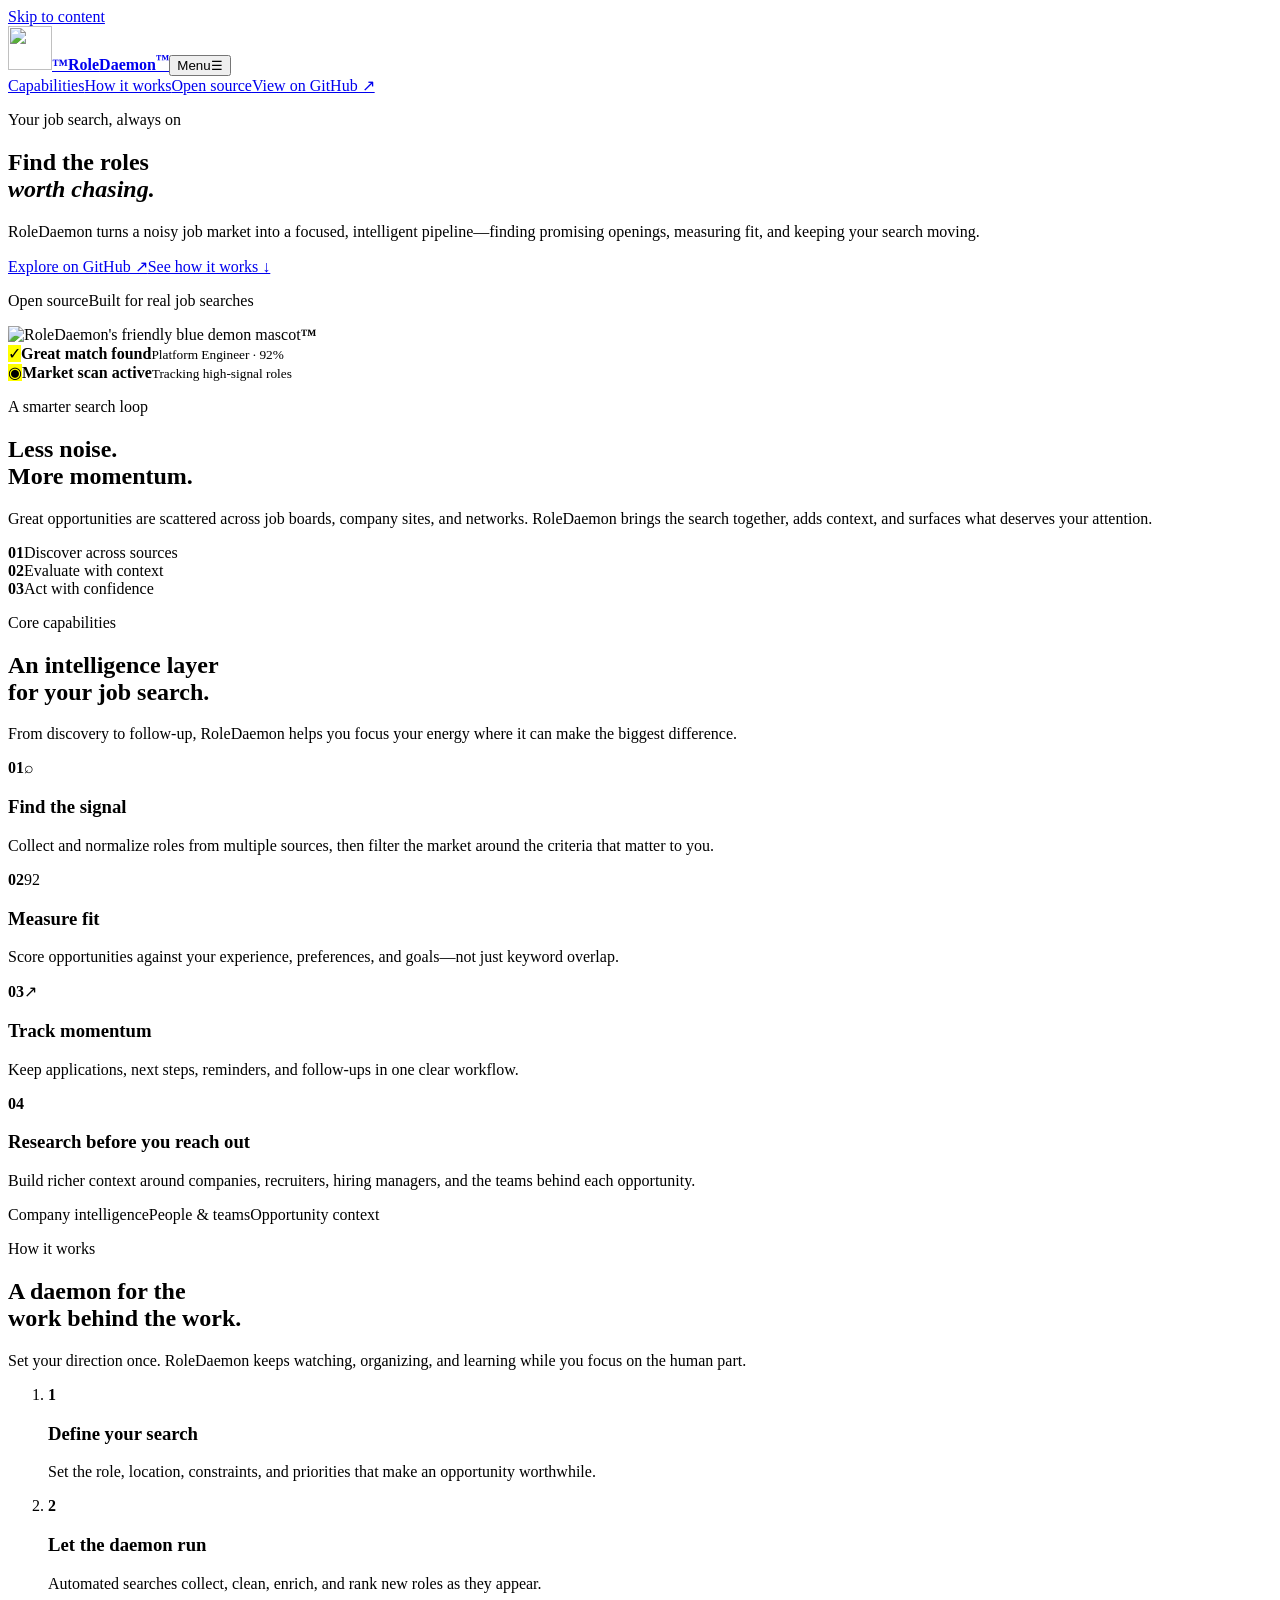
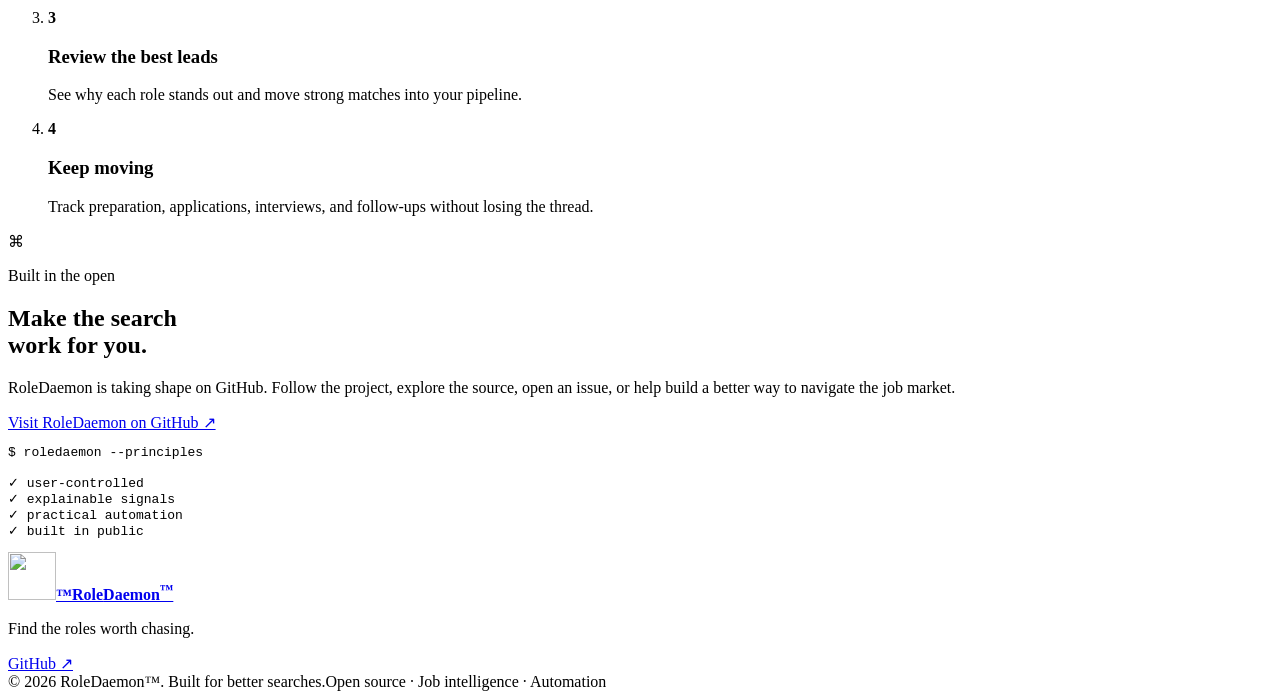
==== index.html @ ddbcfa8f "Add index.html" ====
<!doctype html>
<html lang="en"><head>
<meta charset="utf-8"><meta name="viewport" content="width=device-width,initial-scale=1">
<title>RoleDaemon™ — Find the roles worth chasing.</title>
<meta name="description" content="RoleDaemon is open-source job-search automation and job-market intelligence that finds, evaluates, and helps you pursue better opportunities.">
<meta name="theme-color" content="#0F084B"><meta name="robots" content="index,follow"><link rel="canonical" href="https://roledaemon.com/">
<link rel="icon" href="assets/favicon.svg" type="image/svg+xml"><link rel="apple-touch-icon" href="assets/mascot.png"><link rel="manifest" href="site.webmanifest"><link rel="stylesheet" href="styles.css">
<meta property="og:type" content="website"><meta property="og:url" content="https://roledaemon.com/"><meta property="og:title" content="RoleDaemon™ — Find the roles worth chasing."><meta property="og:description" content="Always-on job-search automation and job-market intelligence, built in the open."><meta property="og:image" content="https://roledaemon.com/assets/social-card.png"><meta property="og:image:width" content="1200"><meta property="og:image:height" content="630">
<meta name="twitter:card" content="summary_large_image"><meta name="twitter:title" content="RoleDaemon™ — Find the roles worth chasing."><meta name="twitter:description" content="Always-on job-search automation and job-market intelligence, built in the open."><meta name="twitter:image" content="https://roledaemon.com/assets/social-card.png">
<script type="application/ld+json">{"@context":"https://schema.org","@type":"SoftwareApplication","name":"RoleDaemon","url":"https://roledaemon.com/","applicationCategory":"BusinessApplication","operatingSystem":"Web","description":"Open-source job-search automation and job-market intelligence.","sameAs":["https://github.com/RoleDaemon"]}</script>
</head><body>
<a class="skip" href="#main">Skip to content</a>
<header><div class="container nav"><a class="brand" href="#top"><span class="mark"><img src="assets/mascot.png" alt="" width="44" height="44"><b>™</b></span><strong>Role<span>Daemon</span><sup>™</sup></strong></a><button class="menu" aria-expanded="false" aria-controls="links"><span class="sr">Menu</span>☰</button><nav id="links"><a href="#capabilities">Capabilities</a><a href="#how">How it works</a><a href="#open">Open source</a><a class="btn dark" href="https://github.com/RoleDaemon">View on GitHub ↗</a></nav></div></header>
<main id="main">
<section class="hero" id="top"><div class="container hero-grid"><div><p class="eyebrow"><i></i>Your job search, always on</p><h1>Find the roles<br><em>worth chasing.</em></h1><p class="lede">RoleDaemon turns a noisy job market into a focused, intelligent pipeline—finding promising openings, measuring fit, and keeping your search moving.</p><div class="actions"><a class="btn primary" href="https://github.com/RoleDaemon">Explore on GitHub ↗</a><a class="under" href="#how">See how it works ↓</a></div><p class="signals"><span><i class="success"></i>Open source</span><span><i class="info"></i>Built for real job searches</span></p></div><div class="visual"><div class="orbit"></div><div class="mascot"><img src="assets/mascot.png" alt="RoleDaemon's friendly blue demon mascot" width="520" height="520"><b>™</b></div><div class="float match"><mark>✓</mark><span><strong>Great match found</strong><small>Platform Engineer · 92%</small></span></div><div class="float scan"><mark>◉</mark><span><strong>Market scan active</strong><small>Tracking high-signal roles</small></span></div></div></div></section>
<section class="overview"><div class="container split"><div><p class="kicker">A smarter search loop</p><h2>Less noise.<br>More momentum.</h2></div><p>Great opportunities are scattered across job boards, company sites, and networks. RoleDaemon brings the search together, adds context, and surfaces what deserves your attention.</p></div><div class="container stats"><div><b>01</b>Discover across sources</div><div><b>02</b>Evaluate with context</div><div><b>03</b>Act with confidence</div></div></section>
<section class="section" id="capabilities"><div class="container"><p class="kicker">Core capabilities</p><div class="split"><h2>An intelligence layer<br>for your job search.</h2><p>From discovery to follow-up, RoleDaemon helps you focus your energy where it can make the biggest difference.</p></div><div class="cards"><article class="card invert"><b>01</b><span class="icon">⌕</span><h3>Find the signal</h3><p>Collect and normalize roles from multiple sources, then filter the market around the criteria that matter to you.</p></article><article class="card"><b>02</b><span class="icon score">92</span><h3>Measure fit</h3><p>Score opportunities against your experience, preferences, and goals—not just keyword overlap.</p></article><article class="card"><b>03</b><span class="icon">↗</span><h3>Track momentum</h3><p>Keep applications, next steps, reminders, and follow-ups in one clear workflow.</p></article><article class="card wide"><div><b>04</b><h3>Research before you reach out</h3><p>Build richer context around companies, recruiters, hiring managers, and the teams behind each opportunity.</p></div><div class="stack"><span>Company intelligence</span><span>People & teams</span><span>Opportunity context</span></div></article></div></div></section>
<section class="section workflow" id="how"><div class="container"><p class="kicker light">How it works</p><div class="split light"><h2>A daemon for the<br>work behind the work.</h2><p>Set your direction once. RoleDaemon keeps watching, organizing, and learning while you focus on the human part.</p></div><ol><li><b>1</b><div><h3>Define your search</h3><p>Set the role, location, constraints, and priorities that make an opportunity worthwhile.</p></div></li><li><b>2</b><div><h3>Let the daemon run</h3><p>Automated searches collect, clean, enrich, and rank new roles as they appear.</p></div></li><li><b>3</b><div><h3>Review the best leads</h3><p>See why each role stands out and move strong matches into your pipeline.</p></div></li><li><b>4</b><div><h3>Keep moving</h3><p>Track preparation, applications, interviews, and follow-ups without losing the thread.</p></div></li></ol></div></section>
<section class="section" id="open"><div class="container github"><div class="gh" aria-hidden="true">⌘</div><div><p class="kicker">Built in the open</p><h2>Make the search<br>work for you.</h2><p>RoleDaemon is taking shape on GitHub. Follow the project, explore the source, open an issue, or help build a better way to navigate the job market.</p><a class="btn primary" href="https://github.com/RoleDaemon">Visit RoleDaemon on GitHub ↗</a></div><pre><code><span>$</span> roledaemon --principles

<span>✓</span> user-controlled
<span>✓</span> explainable signals
<span>✓</span> practical automation
<span>✓</span> built in public</code></pre></div></section>
</main><footer><div class="container foot"><a class="brand" href="#top"><span class="mark"><img src="assets/mascot.png" alt="" width="48" height="48"><b>™</b></span><strong>Role<span>Daemon</span><sup>™</sup></strong></a><p>Find the roles worth chasing.</p><a href="https://github.com/RoleDaemon">GitHub ↗</a></div><div class="container fine"><span>© <span id="year">2026</span> RoleDaemon™. Built for better searches.</span><span>Open source · Job intelligence · Automation</span></div></footer><script src="script.js" defer></script>
</body></html>
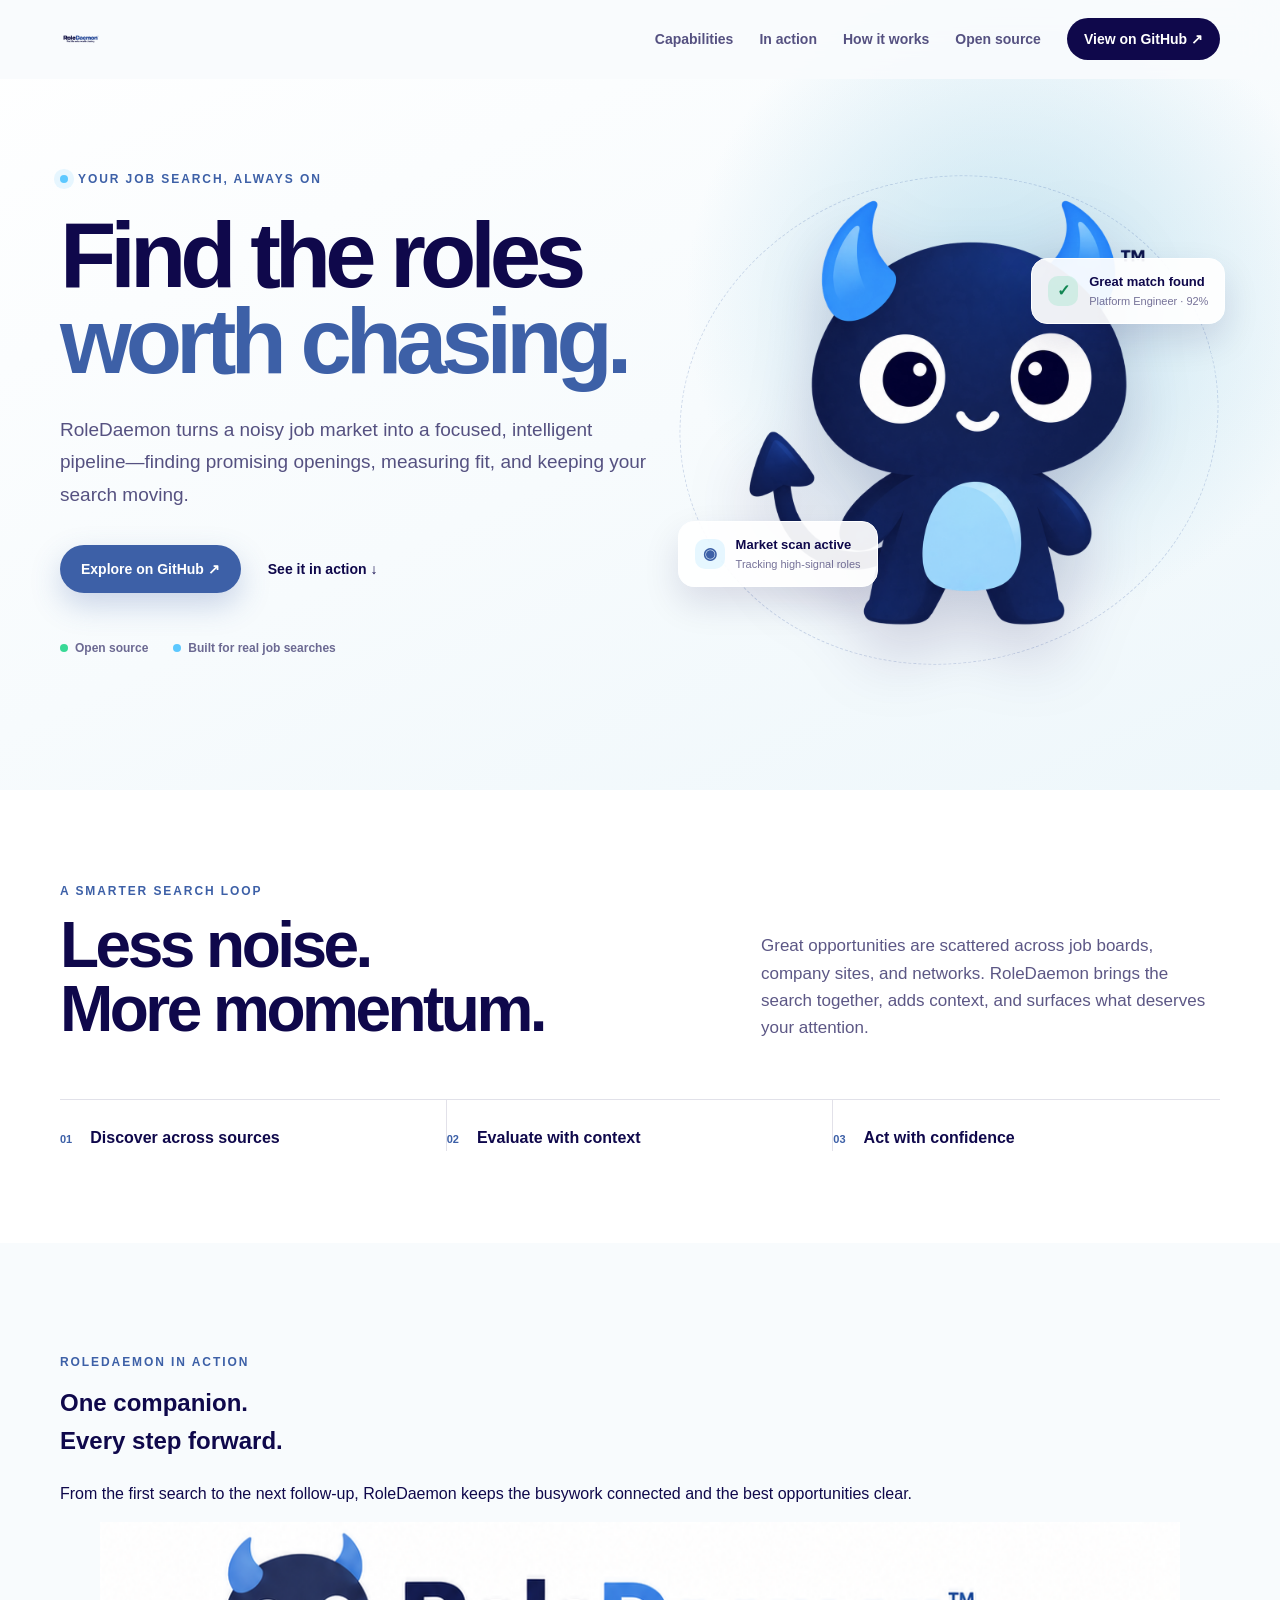
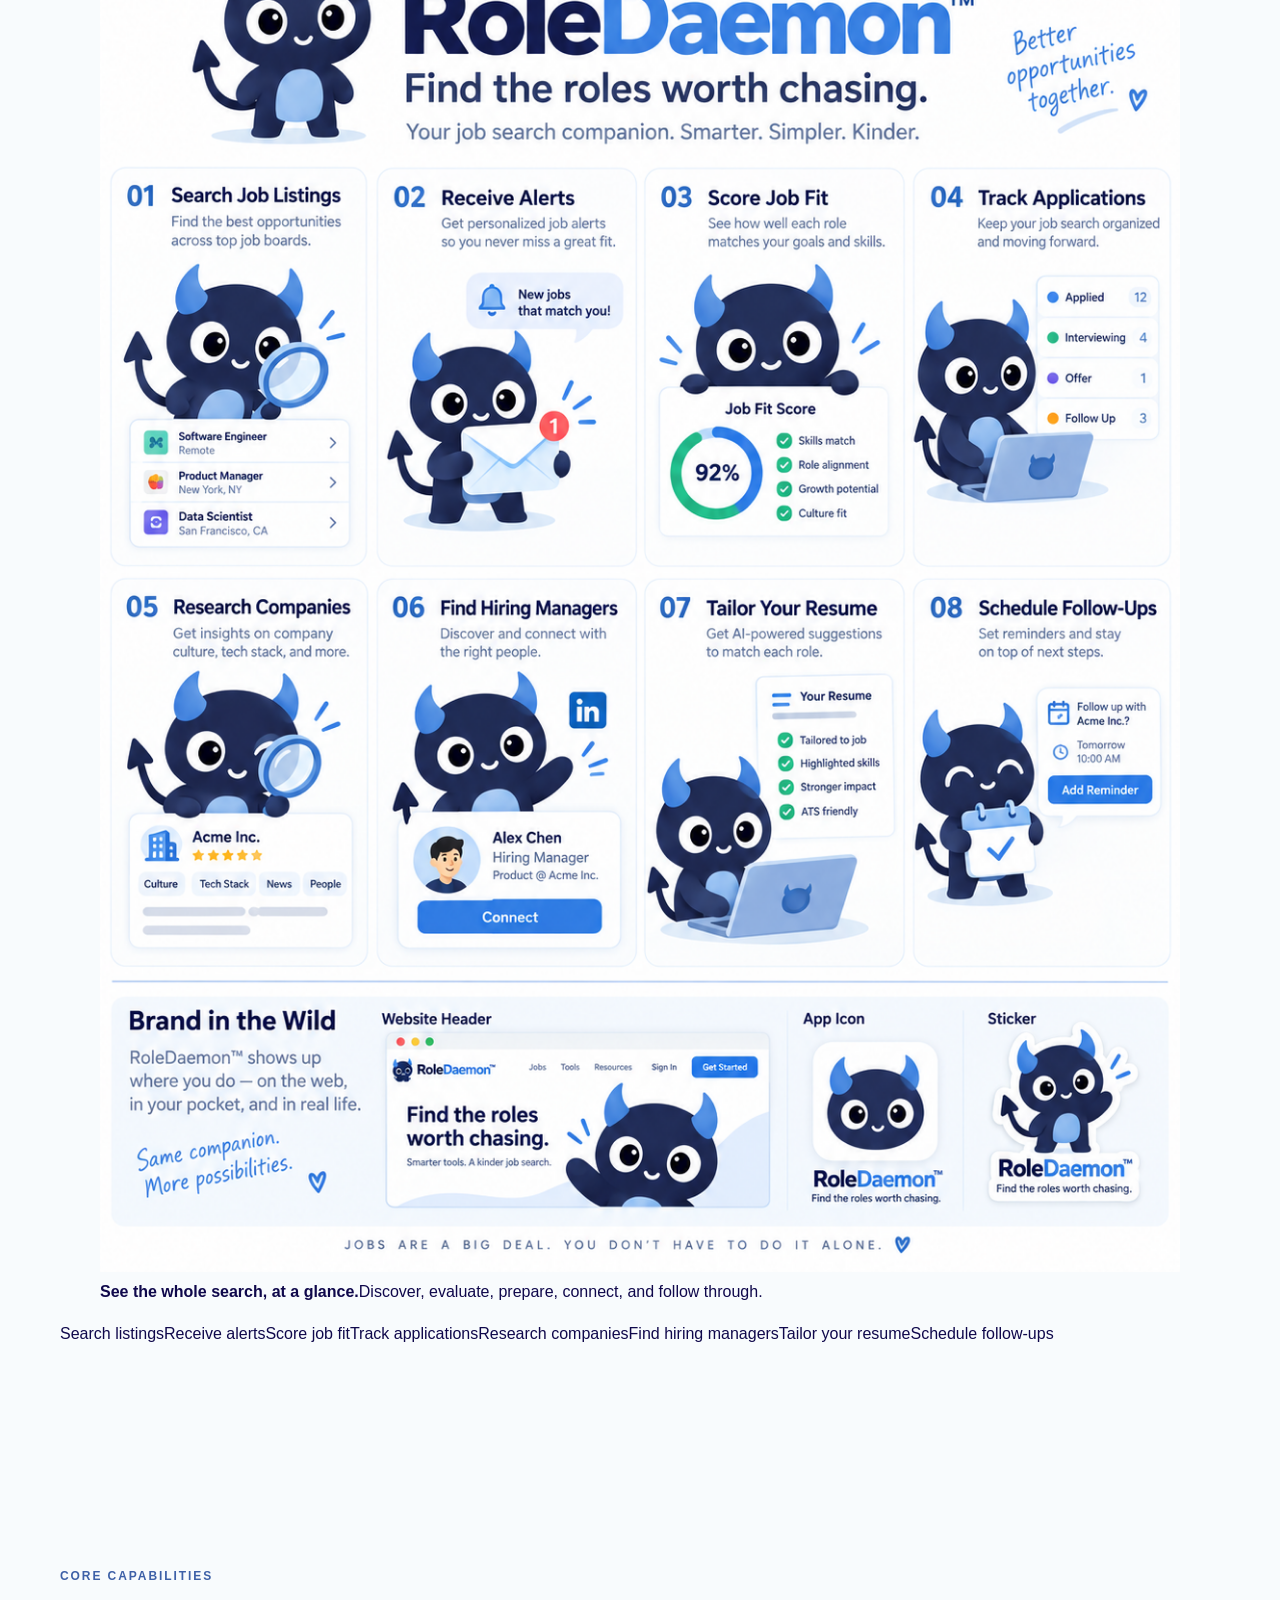
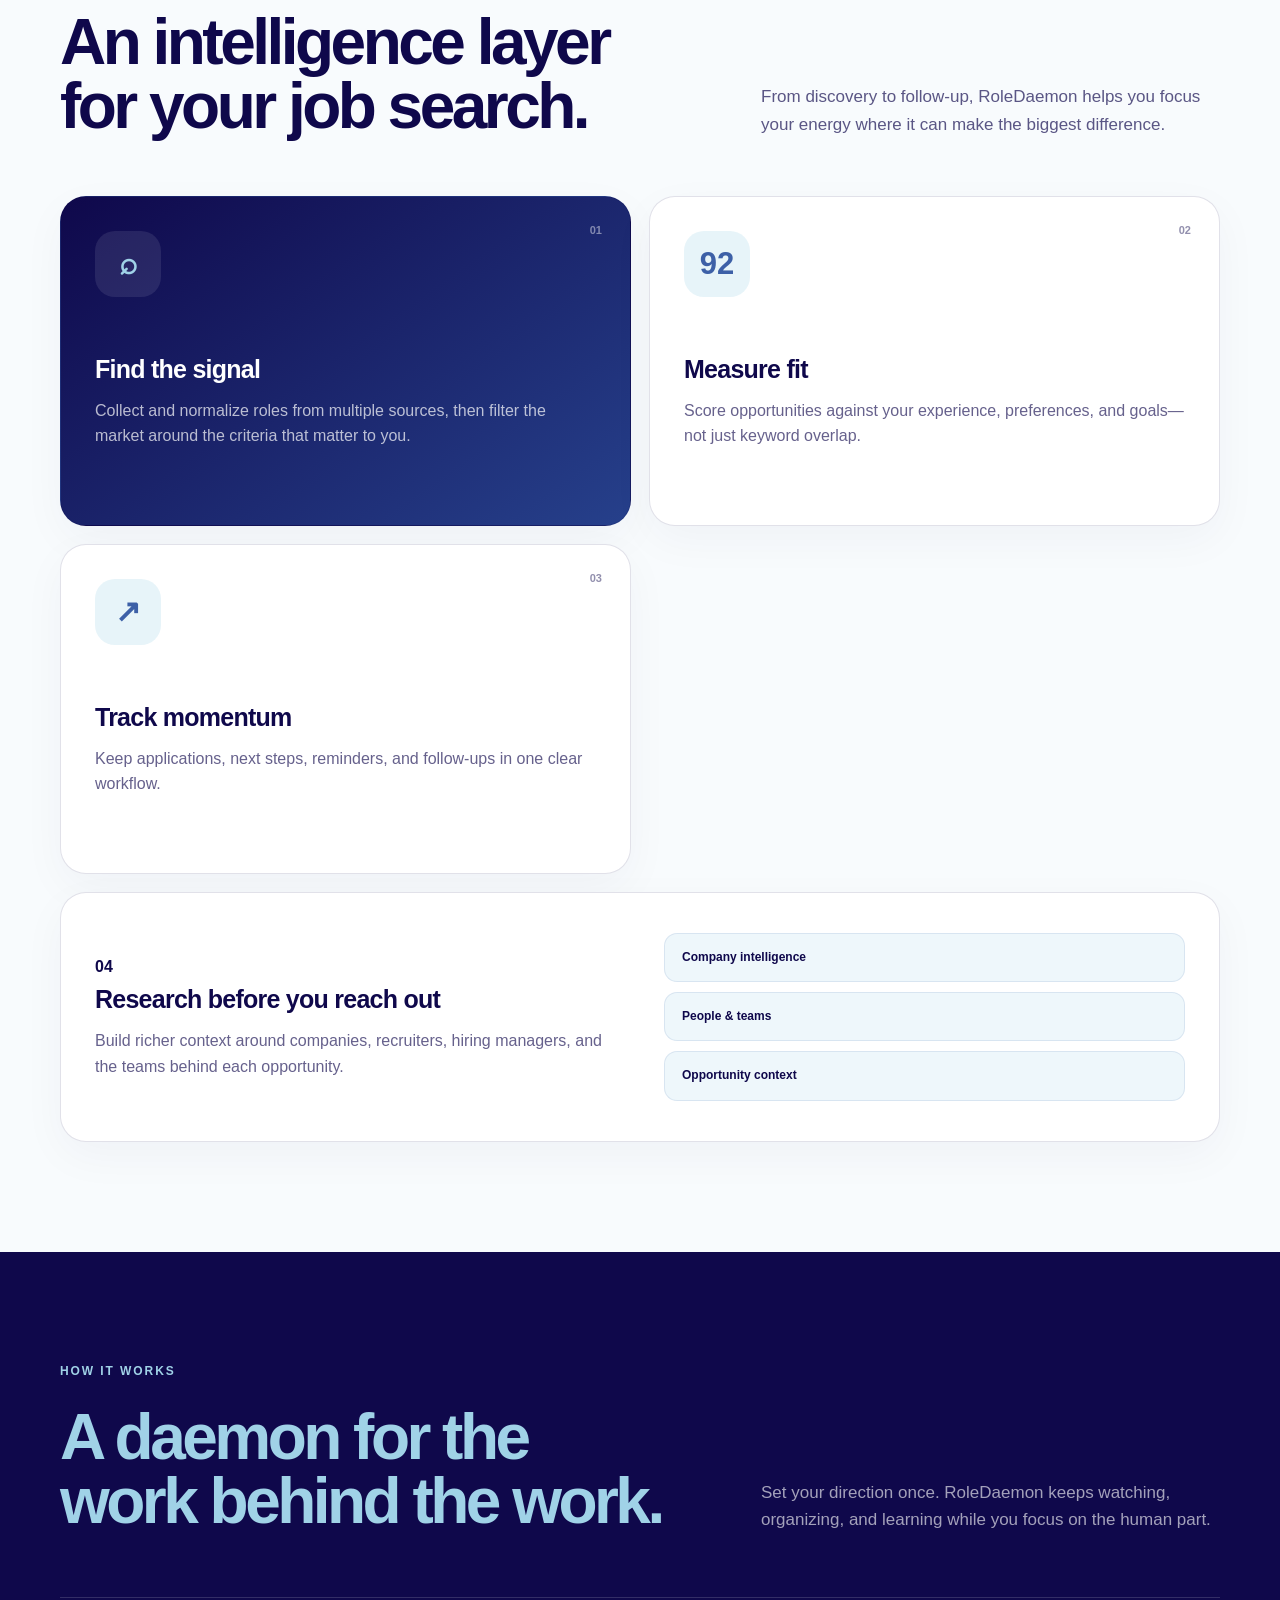
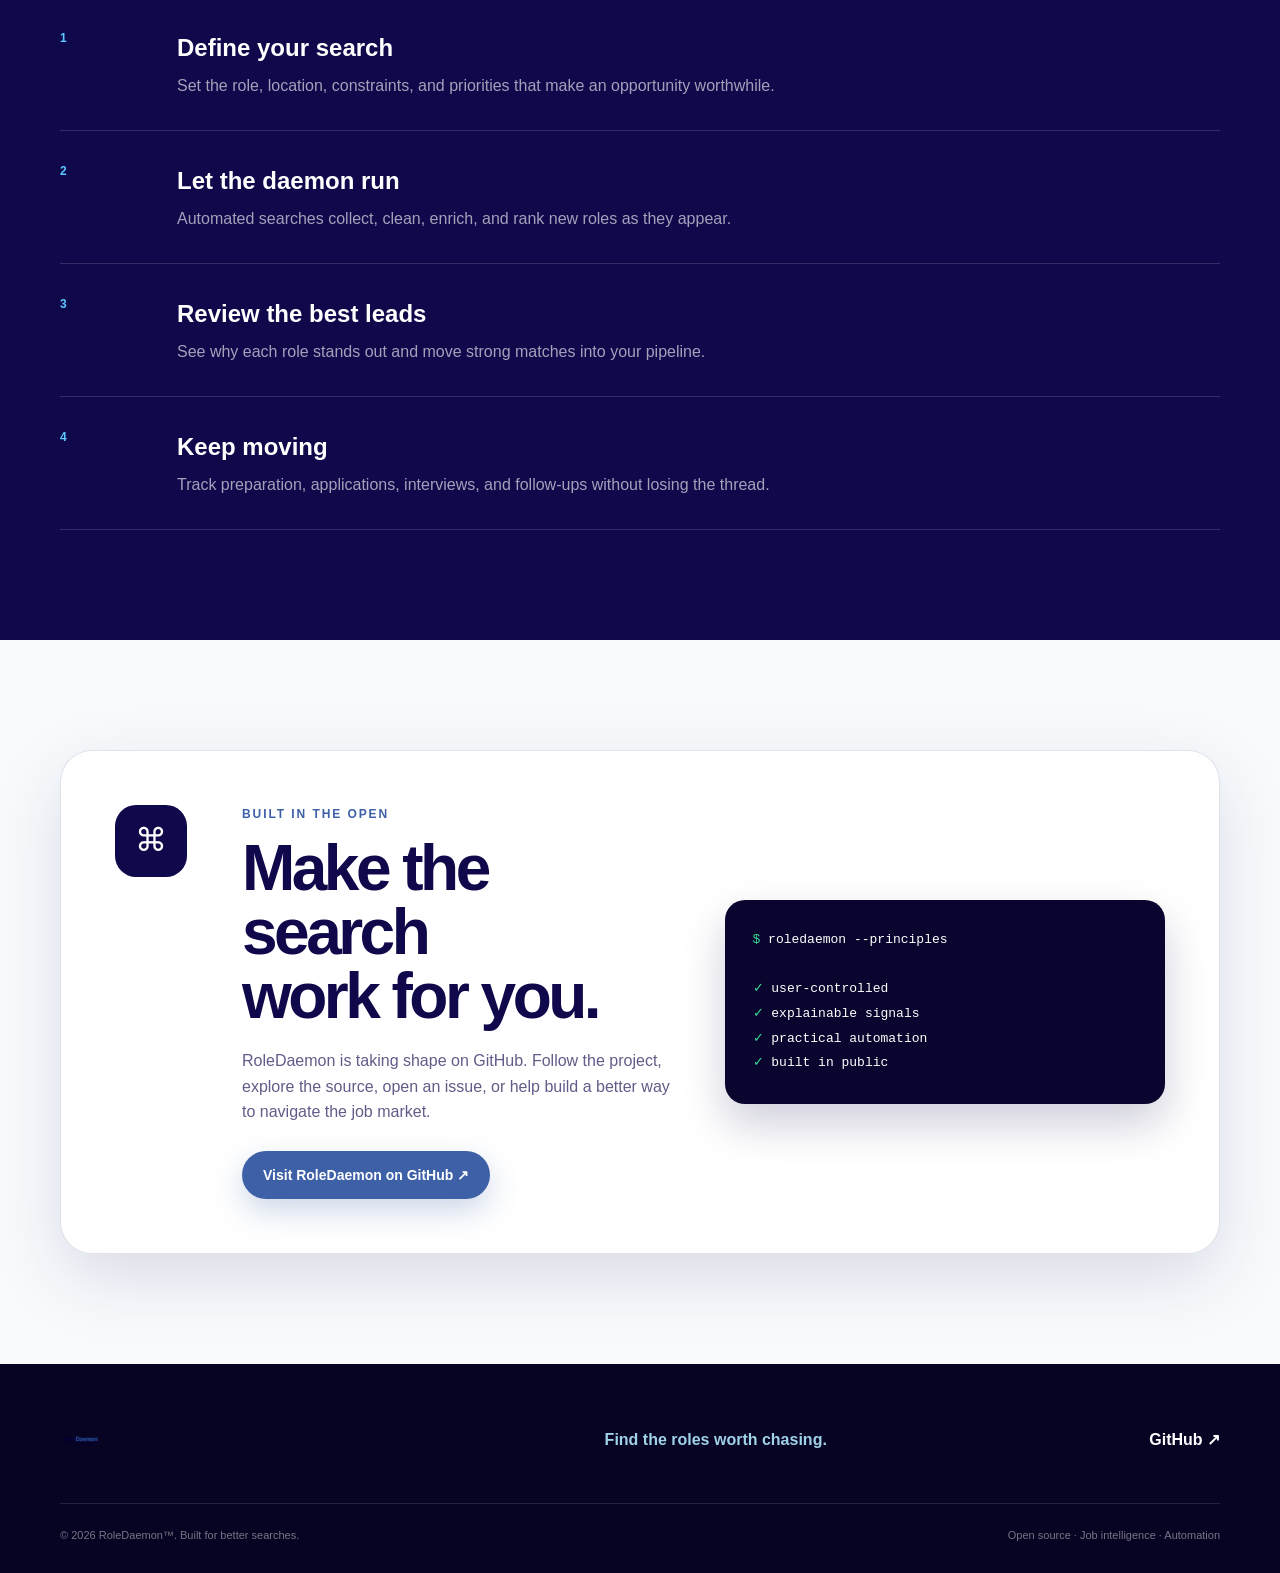
==== commit d1ccf2a9: "Refresh homepage with official RoleDaemon branding" ====
--- a/index.html
+++ b/index.html
@@ -10,10 +10,11 @@
 <script type="application/ld+json">{"@context":"https://schema.org","@type":"SoftwareApplication","name":"RoleDaemon","url":"https://roledaemon.com/","applicationCategory":"BusinessApplication","operatingSystem":"Web","description":"Open-source job-search automation and job-market intelligence.","sameAs":["https://github.com/RoleDaemon"]}</script>
 </head><body>
 <a class="skip" href="#main">Skip to content</a>
-<header><div class="container nav"><a class="brand" href="#top"><span class="mark"><img src="assets/mascot.png" alt="" width="44" height="44"><b>™</b></span><strong>Role<span>Daemon</span><sup>™</sup></strong></a><button class="menu" aria-expanded="false" aria-controls="links"><span class="sr">Menu</span>☰</button><nav id="links"><a href="#capabilities">Capabilities</a><a href="#how">How it works</a><a href="#open">Open source</a><a class="btn dark" href="https://github.com/RoleDaemon">View on GitHub ↗</a></nav></div></header>
+<header><div class="container nav"><a class="brand" href="#top" aria-label="RoleDaemon home"><img class="wordmark" src="assets/logo-wordmark.png" alt="RoleDaemon™ — Find the roles worth chasing." width="1472" height="352"></a><button class="menu" aria-expanded="false" aria-controls="links"><span class="sr">Menu</span>☰</button><nav id="links"><a href="#capabilities">Capabilities</a><a href="#action">In action</a><a href="#how">How it works</a><a href="#open">Open source</a><a class="btn dark" href="https://github.com/RoleDaemon">View on GitHub ↗</a></nav></div></header>
 <main id="main">
-<section class="hero" id="top"><div class="container hero-grid"><div><p class="eyebrow"><i></i>Your job search, always on</p><h1>Find the roles<br><em>worth chasing.</em></h1><p class="lede">RoleDaemon turns a noisy job market into a focused, intelligent pipeline—finding promising openings, measuring fit, and keeping your search moving.</p><div class="actions"><a class="btn primary" href="https://github.com/RoleDaemon">Explore on GitHub ↗</a><a class="under" href="#how">See how it works ↓</a></div><p class="signals"><span><i class="success"></i>Open source</span><span><i class="info"></i>Built for real job searches</span></p></div><div class="visual"><div class="orbit"></div><div class="mascot"><img src="assets/mascot.png" alt="RoleDaemon's friendly blue demon mascot" width="520" height="520"><b>™</b></div><div class="float match"><mark>✓</mark><span><strong>Great match found</strong><small>Platform Engineer · 92%</small></span></div><div class="float scan"><mark>◉</mark><span><strong>Market scan active</strong><small>Tracking high-signal roles</small></span></div></div></div></section>
+<section class="hero" id="top"><div class="container hero-grid"><div><p class="eyebrow"><i></i>Your job search, always on</p><h1>Find the roles<br><em>worth chasing.</em></h1><p class="lede">RoleDaemon turns a noisy job market into a focused, intelligent pipeline—finding promising openings, measuring fit, and keeping your search moving.</p><div class="actions"><a class="btn primary" href="https://github.com/RoleDaemon">Explore on GitHub ↗</a><a class="under" href="#action">See it in action ↓</a></div><p class="signals"><span><i class="success"></i>Open source</span><span><i class="info"></i>Built for real job searches</span></p></div><div class="visual"><div class="orbit"></div><div class="mascot"><img src="assets/mascot-official.png" alt="RoleDaemon's official friendly blue demon mascot" width="1024" height="1024"></div><div class="float match"><mark>✓</mark><span><strong>Great match found</strong><small>Platform Engineer · 92%</small></span></div><div class="float scan"><mark>◉</mark><span><strong>Market scan active</strong><small>Tracking high-signal roles</small></span></div></div></div></section>
 <section class="overview"><div class="container split"><div><p class="kicker">A smarter search loop</p><h2>Less noise.<br>More momentum.</h2></div><p>Great opportunities are scattered across job boards, company sites, and networks. RoleDaemon brings the search together, adds context, and surfaces what deserves your attention.</p></div><div class="container stats"><div><b>01</b>Discover across sources</div><div><b>02</b>Evaluate with context</div><div><b>03</b>Act with confidence</div></div></section>
+<section class="section action-showcase" id="action"><div class="container"><div class="action-intro"><div><p class="kicker">RoleDaemon in action</p><h2>One companion.<br>Every step forward.</h2></div><p>From the first search to the next follow-up, RoleDaemon keeps the busywork connected and the best opportunities clear.</p></div><figure class="action-sheet"><img src="assets/roledaemon-in-action.png" alt="Eight illustrated RoleDaemon workflows: searching job listings, receiving alerts, scoring job fit, tracking applications, researching companies, finding hiring managers, tailoring a resume, and scheduling follow-ups." width="1152" height="1408" loading="lazy" decoding="async"><figcaption><strong>See the whole search, at a glance.</strong><span>Discover, evaluate, prepare, connect, and follow through.</span></figcaption></figure><div class="action-steps" aria-label="RoleDaemon workflow capabilities"><span>Search listings</span><span>Receive alerts</span><span>Score job fit</span><span>Track applications</span><span>Research companies</span><span>Find hiring managers</span><span>Tailor your resume</span><span>Schedule follow-ups</span></div></div></section>
 <section class="section" id="capabilities"><div class="container"><p class="kicker">Core capabilities</p><div class="split"><h2>An intelligence layer<br>for your job search.</h2><p>From discovery to follow-up, RoleDaemon helps you focus your energy where it can make the biggest difference.</p></div><div class="cards"><article class="card invert"><b>01</b><span class="icon">⌕</span><h3>Find the signal</h3><p>Collect and normalize roles from multiple sources, then filter the market around the criteria that matter to you.</p></article><article class="card"><b>02</b><span class="icon score">92</span><h3>Measure fit</h3><p>Score opportunities against your experience, preferences, and goals—not just keyword overlap.</p></article><article class="card"><b>03</b><span class="icon">↗</span><h3>Track momentum</h3><p>Keep applications, next steps, reminders, and follow-ups in one clear workflow.</p></article><article class="card wide"><div><b>04</b><h3>Research before you reach out</h3><p>Build richer context around companies, recruiters, hiring managers, and the teams behind each opportunity.</p></div><div class="stack"><span>Company intelligence</span><span>People & teams</span><span>Opportunity context</span></div></article></div></div></section>
 <section class="section workflow" id="how"><div class="container"><p class="kicker light">How it works</p><div class="split light"><h2>A daemon for the<br>work behind the work.</h2><p>Set your direction once. RoleDaemon keeps watching, organizing, and learning while you focus on the human part.</p></div><ol><li><b>1</b><div><h3>Define your search</h3><p>Set the role, location, constraints, and priorities that make an opportunity worthwhile.</p></div></li><li><b>2</b><div><h3>Let the daemon run</h3><p>Automated searches collect, clean, enrich, and rank new roles as they appear.</p></div></li><li><b>3</b><div><h3>Review the best leads</h3><p>See why each role stands out and move strong matches into your pipeline.</p></div></li><li><b>4</b><div><h3>Keep moving</h3><p>Track preparation, applications, interviews, and follow-ups without losing the thread.</p></div></li></ol></div></section>
 <section class="section" id="open"><div class="container github"><div class="gh" aria-hidden="true">⌘</div><div><p class="kicker">Built in the open</p><h2>Make the search<br>work for you.</h2><p>RoleDaemon is taking shape on GitHub. Follow the project, explore the source, open an issue, or help build a better way to navigate the job market.</p><a class="btn primary" href="https://github.com/RoleDaemon">Visit RoleDaemon on GitHub ↗</a></div><pre><code><span>$</span> roledaemon --principles
@@ -22,6 +23,6 @@
 <span>✓</span> explainable signals
 <span>✓</span> practical automation
 <span>✓</span> built in public</code></pre></div></section>
-</main><footer><div class="container foot"><a class="brand" href="#top"><span class="mark"><img src="assets/mascot.png" alt="" width="48" height="48"><b>™</b></span><strong>Role<span>Daemon</span><sup>™</sup></strong></a><p>Find the roles worth chasing.</p><a href="https://github.com/RoleDaemon">GitHub ↗</a></div><div class="container fine"><span>© <span id="year">2026</span> RoleDaemon™. Built for better searches.</span><span>Open source · Job intelligence · Automation</span></div></footer><script src="script.js" defer></script>
+</main><footer><div class="container foot"><a class="brand footer-brand" href="#top" aria-label="RoleDaemon home"><img class="wordmark" src="assets/logo-wordmark.png" alt="RoleDaemon™ — Find the roles worth chasing." width="1472" height="352"></a><p>Find the roles worth chasing.</p><a href="https://github.com/RoleDaemon">GitHub ↗</a></div><div class="container fine"><span>© <span id="year">2026</span> RoleDaemon™. Built for better searches.</span><span>Open source · Job intelligence · Automation</span></div></footer><script src="script.js" defer></script>
 </body></html>
 
--- a/styles.css
+++ b/styles.css
@@ -0,0 +1,5 @@
+:root{--ink:#0F084B;--blue:#26408B;--mid:#3D60A7;--soft:#81B1D5;--pale:#A0D2E7;--success:#38D996;--info:#5CC8FF;--paper:#f8fbfd;--line:rgba(15,8,75,.12);--shadow:0 24px 70px rgba(15,8,75,.13)}*{box-sizing:border-box}html{scroll-behavior:smooth}body{margin:0;color:var(--ink);background:var(--paper);font-family:Inter,ui-sans-serif,-apple-system,BlinkMacSystemFont,"Segoe UI",sans-serif;line-height:1.6;-webkit-font-smoothing:antialiased}img{max-width:100%;height:auto}a{color:inherit}.container{width:min(1160px,calc(100% - 40px));margin:auto}.skip{position:fixed;top:-60px;left:16px;z-index:999;padding:9px 14px;background:#fff;border:2px solid var(--ink);border-radius:8px}.skip:focus{top:12px}.sr{position:absolute;width:1px;height:1px;overflow:hidden;clip:rect(0,0,0,0)}header{position:fixed;z-index:100;inset:0 0 auto;background:rgba(248,251,253,.87);backdrop-filter:blur(18px);border-bottom:1px solid transparent;transition:.2s}header.scrolled{border-color:var(--line);box-shadow:0 8px 30px rgba(15,8,75,.06)}.nav{height:78px;display:flex;align-items:center;justify-content:space-between}.brand{display:flex;align-items:center;gap:10px;text-decoration:none;font-size:21px;letter-spacing:-.04em}.brand .mark{position:relative;display:block}.brand img{width:42px;height:42px;object-fit:contain}.mark>b{position:absolute;right:-4px;bottom:2px;font-size:8px;background:#fff;border-radius:4px;padding:0 2px}.brand strong>span{color:var(--mid)}sup{font-size:8px;margin-left:2px}nav{display:flex;align-items:center;gap:26px}nav>a{text-decoration:none;font-size:14px;font-weight:750;color:rgba(15,8,75,.7)}.menu{display:none;background:transparent;border:0;font-size:24px}.btn{display:inline-flex;align-items:center;justify-content:center;border-radius:99px;padding:13px 21px;text-decoration:none;font-size:14px;font-weight:800;transition:.2s}.btn:hover{transform:translateY(-2px)}.dark{background:var(--ink);color:#fff;padding:10px 17px}.primary{background:var(--mid);color:#fff;box-shadow:0 12px 30px rgba(61,96,167,.25)}.primary:hover{background:var(--blue)}.hero{min-height:790px;padding:150px 0 80px;overflow:hidden;background:radial-gradient(circle at 79% 38%,rgba(160,210,231,.6),transparent 29%),linear-gradient(155deg,#fff,#f7fbfd 53%,#eef7fb)}.hero-grid{display:grid;grid-template-columns:1.04fr .96fr;align-items:center;gap:30px}.eyebrow,.kicker{text-transform:uppercase;letter-spacing:.16em;font-size:12px;font-weight:900;color:var(--mid)}.eyebrow{display:flex;align-items:center;gap:10px}.eyebrow>i{width:8px;height:8px;border-radius:50%;background:var(--info);box-shadow:0 0 0 6px rgba(92,200,255,.14)}h1,h2,h3,p{margin-top:0}h1{font-size:clamp(58px,7.2vw,94px);line-height:.94;letter-spacing:-.065em;margin:24px 0 28px}h1 em{color:var(--mid);font-style:normal}.lede{font-size:19px;line-height:1.7;color:rgba(15,8,75,.7);max-width:610px}.actions{display:flex;align-items:center;gap:27px;margin-top:34px}.under{font-size:14px;font-weight:850;text-decoration:none}.signals{display:flex;gap:25px;margin-top:46px;font-size:12px;font-weight:800;color:rgba(15,8,75,.6)}.signals i{display:inline-block;width:8px;height:8px;border-radius:50%;margin-right:7px}.success{background:var(--success)}.info{background:var(--info)}.visual{position:relative;min-height:540px;display:grid;place-items:center}.orbit{position:absolute;inset:5% 0;border:1px dashed rgba(61,96,167,.22);border-radius:50%;transform:rotate(-14deg)}.mascot{position:relative;z-index:2;width:min(94%,500px);filter:drop-shadow(0 30px 32px rgba(15,8,75,.18))}.mascot>b{position:absolute;right:10%;bottom:12%;font-size:18px}.float{position:absolute;z-index:3;display:flex;align-items:center;gap:11px;padding:13px 16px;background:rgba(255,255,255,.93);border:1px solid #fff;box-shadow:0 16px 36px rgba(15,8,75,.12);border-radius:16px}.float mark{display:grid;place-items:center;width:30px;height:30px;border-radius:10px;background:rgba(56,217,150,.16);color:#128653;font-weight:900}.float strong,.float small{display:block}.float strong{font-size:13px}.float small{font-size:11px;color:rgba(15,8,75,.57)}.match{right:-1%;top:20%}.scan{left:0;bottom:19%}.scan mark{background:rgba(92,200,255,.15);color:var(--mid)}.overview{padding:92px 0;background:#fff}.split{display:grid;grid-template-columns:1.15fr .85fr;gap:80px;align-items:end}.split h2,.github h2{font-size:clamp(42px,5vw,67px);line-height:1;letter-spacing:-.055em;margin:12px 0 0}.split>p{font-size:17px;color:rgba(15,8,75,.68);margin:0}.stats{display:grid;grid-template-columns:repeat(3,1fr);margin-top:58px;border-top:1px solid var(--line)}.stats div{padding:25px 20px 0 0;border-right:1px solid var(--line);font-weight:800}.stats div:last-child{border:0}.stats b{font-size:11px;color:var(--mid);margin-right:18px}.section{padding:110px 0}.cards{display:grid;grid-template-columns:repeat(2,1fr);gap:18px;margin-top:58px}.card{position:relative;min-height:330px;padding:34px;background:#fff;border:1px solid var(--line);border-radius:26px;box-shadow:0 14px 45px rgba(15,8,75,.04);transition:.22s}.card:hover{transform:translateY(-3px);box-shadow:var(--shadow)}.card>b{position:absolute;right:28px;top:25px;font-size:11px;opacity:.45}.card .icon{display:grid;place-items:center;width:66px;height:66px;margin-bottom:52px;border-radius:20px;background:rgba(160,210,231,.25);font-size:31px;font-weight:800;color:var(--mid)}.card h3{font-size:25px;letter-spacing:-.03em;margin-bottom:9px}.card p{margin:0;color:rgba(15,8,75,.64)}.card.invert{background:linear-gradient(145deg,var(--ink),var(--blue));color:#fff}.card.invert p{color:rgba(255,255,255,.7)}.card.invert .icon{background:rgba(255,255,255,.09);color:var(--pale)}.wide{grid-column:1/-1;min-height:250px;display:grid;grid-template-columns:1fr 1fr;gap:48px;align-items:center}.stack{display:grid;gap:10px}.stack span{padding:14px 17px;border-radius:13px;background:rgba(160,210,231,.18);border:1px solid rgba(61,96,167,.12);font-size:12px;font-weight:800}.workflow{background:var(--ink);color:#fff}.light{color:var(--pale)}.split.light p{color:rgba(255,255,255,.62)}ol{list-style:none;padding:0;margin:64px 0 0;border-top:1px solid rgba(255,255,255,.15)}ol li{display:grid;grid-template-columns:90px 1fr;gap:27px;padding:31px 0;border-bottom:1px solid rgba(255,255,255,.15)}ol>li>b{font-size:12px;color:var(--info)}ol h3{font-size:24px;margin:0 0 6px}ol p{max-width:680px;margin:0;color:rgba(255,255,255,.62)}.github{display:grid;grid-template-columns:85px 1fr 1fr;gap:42px;align-items:center;padding:54px;background:#fff;border:1px solid var(--line);border-radius:32px;box-shadow:var(--shadow)}.github h2{margin:11px 0 20px}.github>div>p:not(.kicker){color:rgba(15,8,75,.66);margin-bottom:26px}.gh{align-self:start;width:72px;height:72px;border-radius:21px;background:var(--ink);color:#fff;display:grid;place-items:center;font-size:32px}.github pre{margin:0;padding:28px;background:#09052e;color:#fff;border-radius:20px;box-shadow:0 20px 44px rgba(15,8,75,.2);font:13px/1.9 ui-monospace,Consolas,monospace}.github code span{color:var(--success)}footer{padding:55px 0 28px;background:#070322;color:#fff}.foot{display:grid;grid-template-columns:1fr 1fr auto;align-items:center}.foot p{margin:0;color:var(--pale);font-weight:700}.foot>a:last-child{text-decoration:none;font-weight:800}.fine{display:flex;justify-content:space-between;margin-top:42px;padding-top:23px;border-top:1px solid rgba(255,255,255,.12);font-size:11px;color:rgba(255,255,255,.45)}
+@media(max-width:860px){.menu{display:block}nav{display:none;position:absolute;left:20px;right:20px;top:68px;padding:16px;background:#fff;border:1px solid var(--line);border-radius:16px;box-shadow:var(--shadow);flex-direction:column;align-items:stretch;gap:2px}nav.open{display:flex}nav a{padding:10px}.hero{padding-top:125px}.hero-grid,.split{grid-template-columns:1fr;gap:22px}.hero-grid>div:first-child{text-align:center}.eyebrow,.actions,.signals{justify-content:center}.lede{margin-inline:auto}.visual{min-height:470px}.cards{grid-template-columns:1fr}.wide{grid-column:auto}.github{grid-template-columns:70px 1fr}.github pre{grid-column:1/-1}.stats{grid-template-columns:1fr}.stats div{border-right:0;border-bottom:1px solid var(--line);padding:22px 0}.foot{grid-template-columns:1fr;gap:20px;justify-items:center;text-align:center}}
+@media(max-width:560px){.container{width:calc(100% - 28px)}.nav{height:68px}h1{font-size:50px}.hero{min-height:auto;padding-bottom:55px}.actions,.signals{flex-direction:column;gap:16px}.visual{min-height:400px}.mascot{width:90%}.float{transform:scale(.83)}.match{right:-7%;top:13%}.scan{left:-7%;bottom:13%}.overview,.section{padding:74px 0}.split h2,.github h2{font-size:43px}.card{padding:27px}.wide{grid-template-columns:1fr}.github{padding:27px;grid-template-columns:1fr}.github pre{grid-column:auto;overflow:auto}.fine{flex-direction:column;text-align:center;gap:7px}}
+@media(prefers-reduced-motion:reduce){html{scroll-behavior:auto}*,*:before,*:after{transition-duration:.01ms!important}}:focus-visible{outline:3px solid var(--info);outline-offset:3px}
+
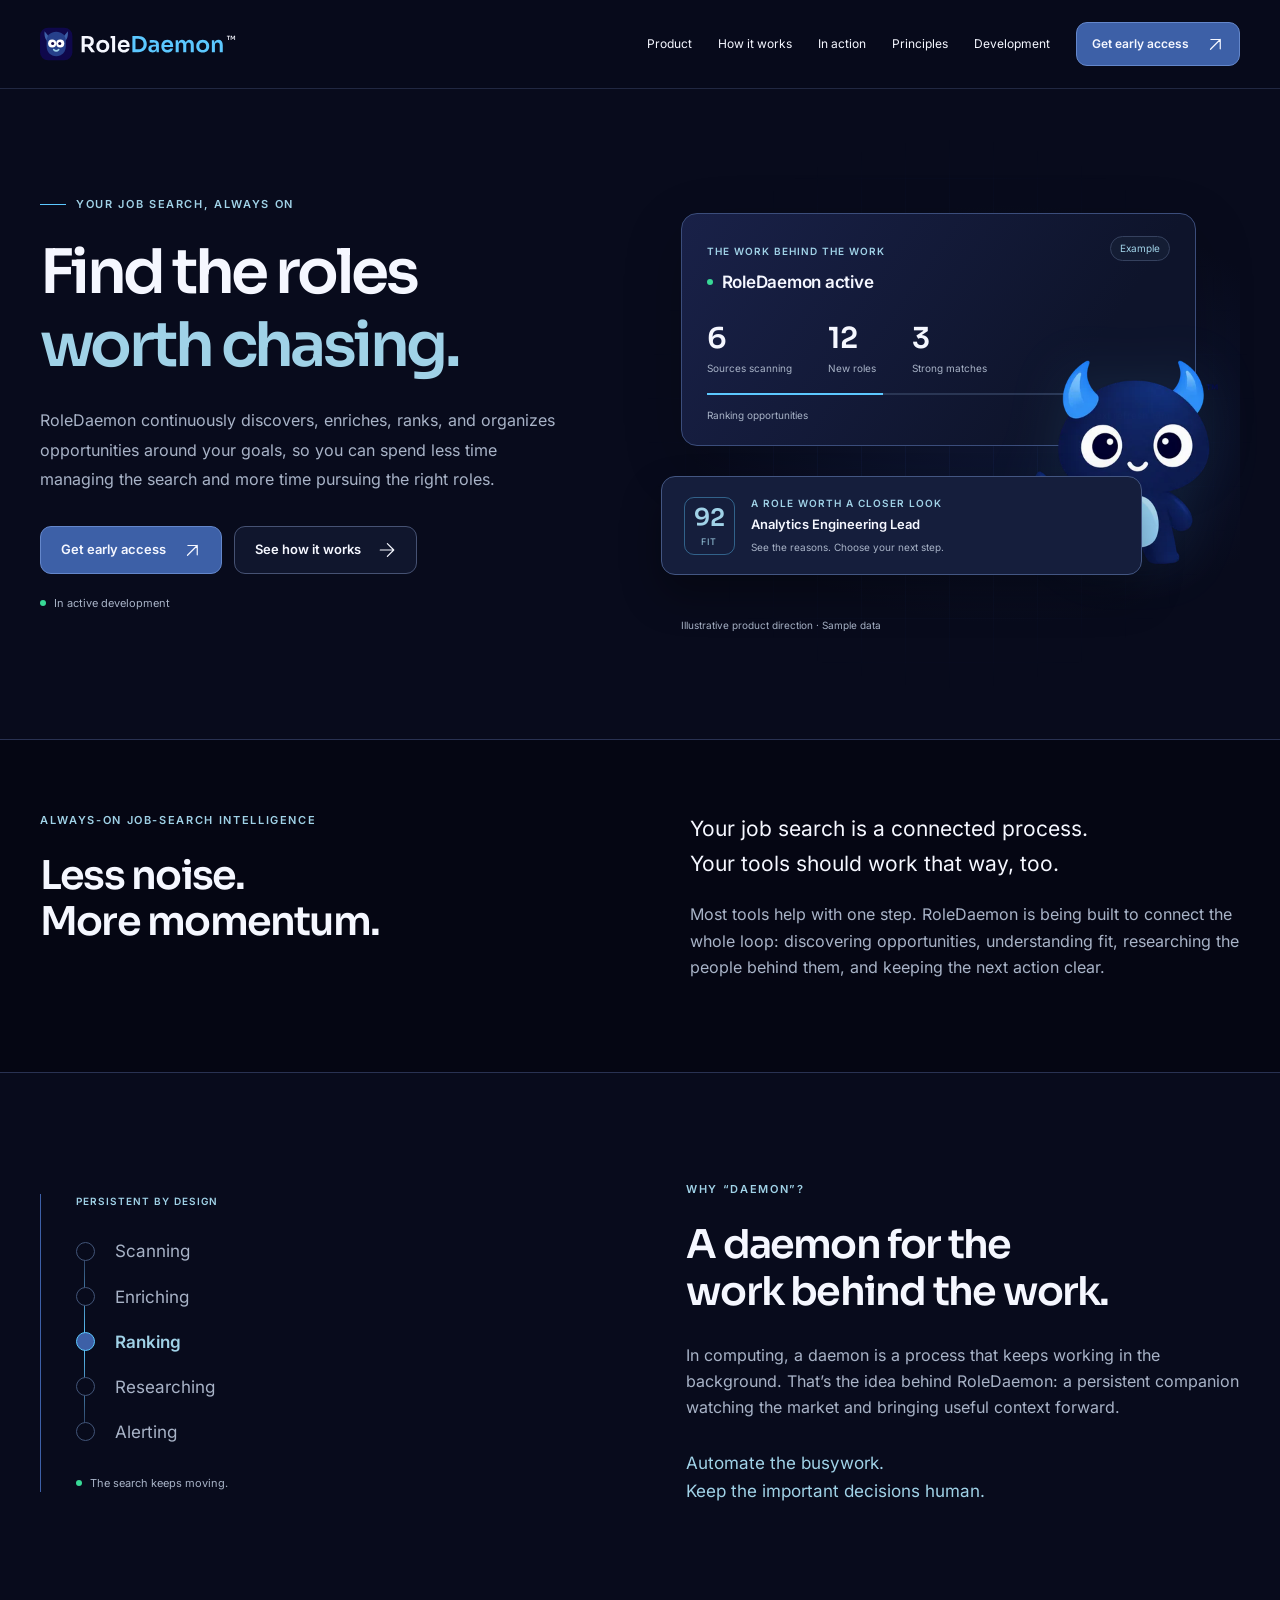
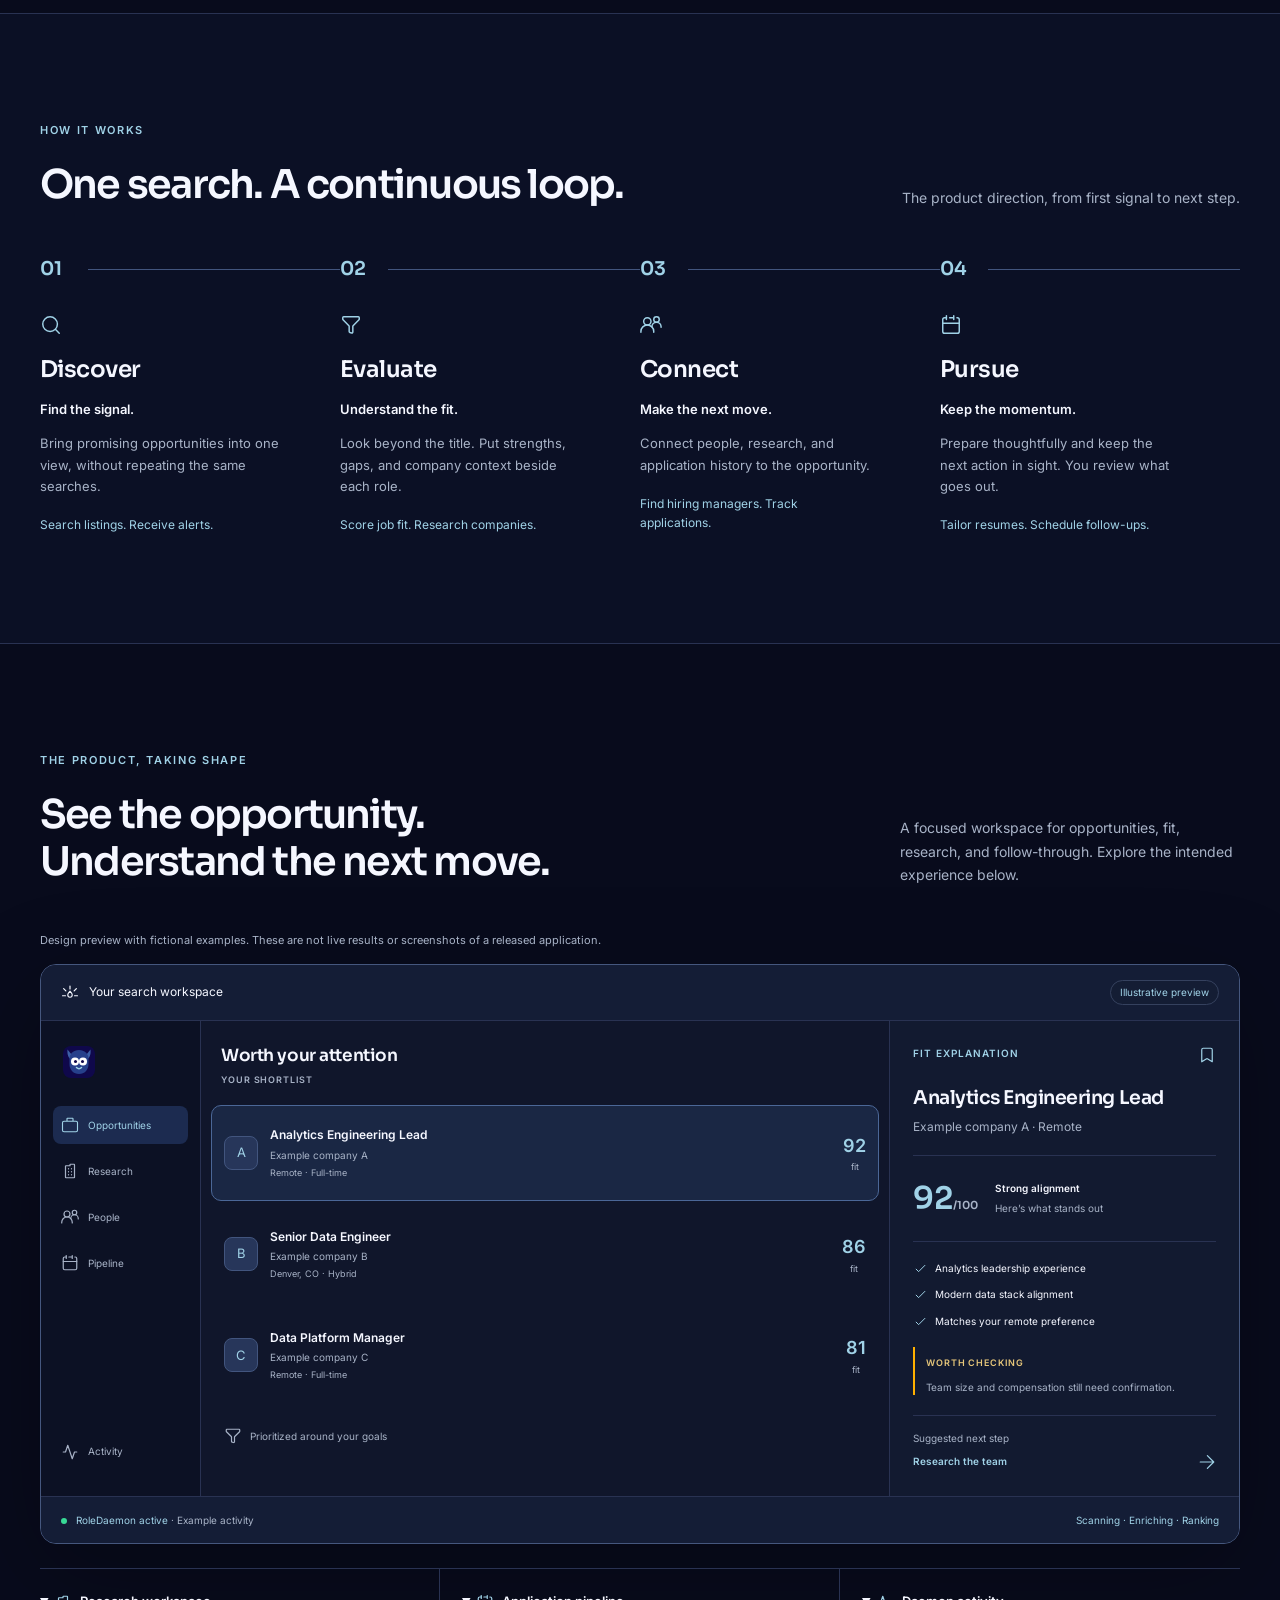
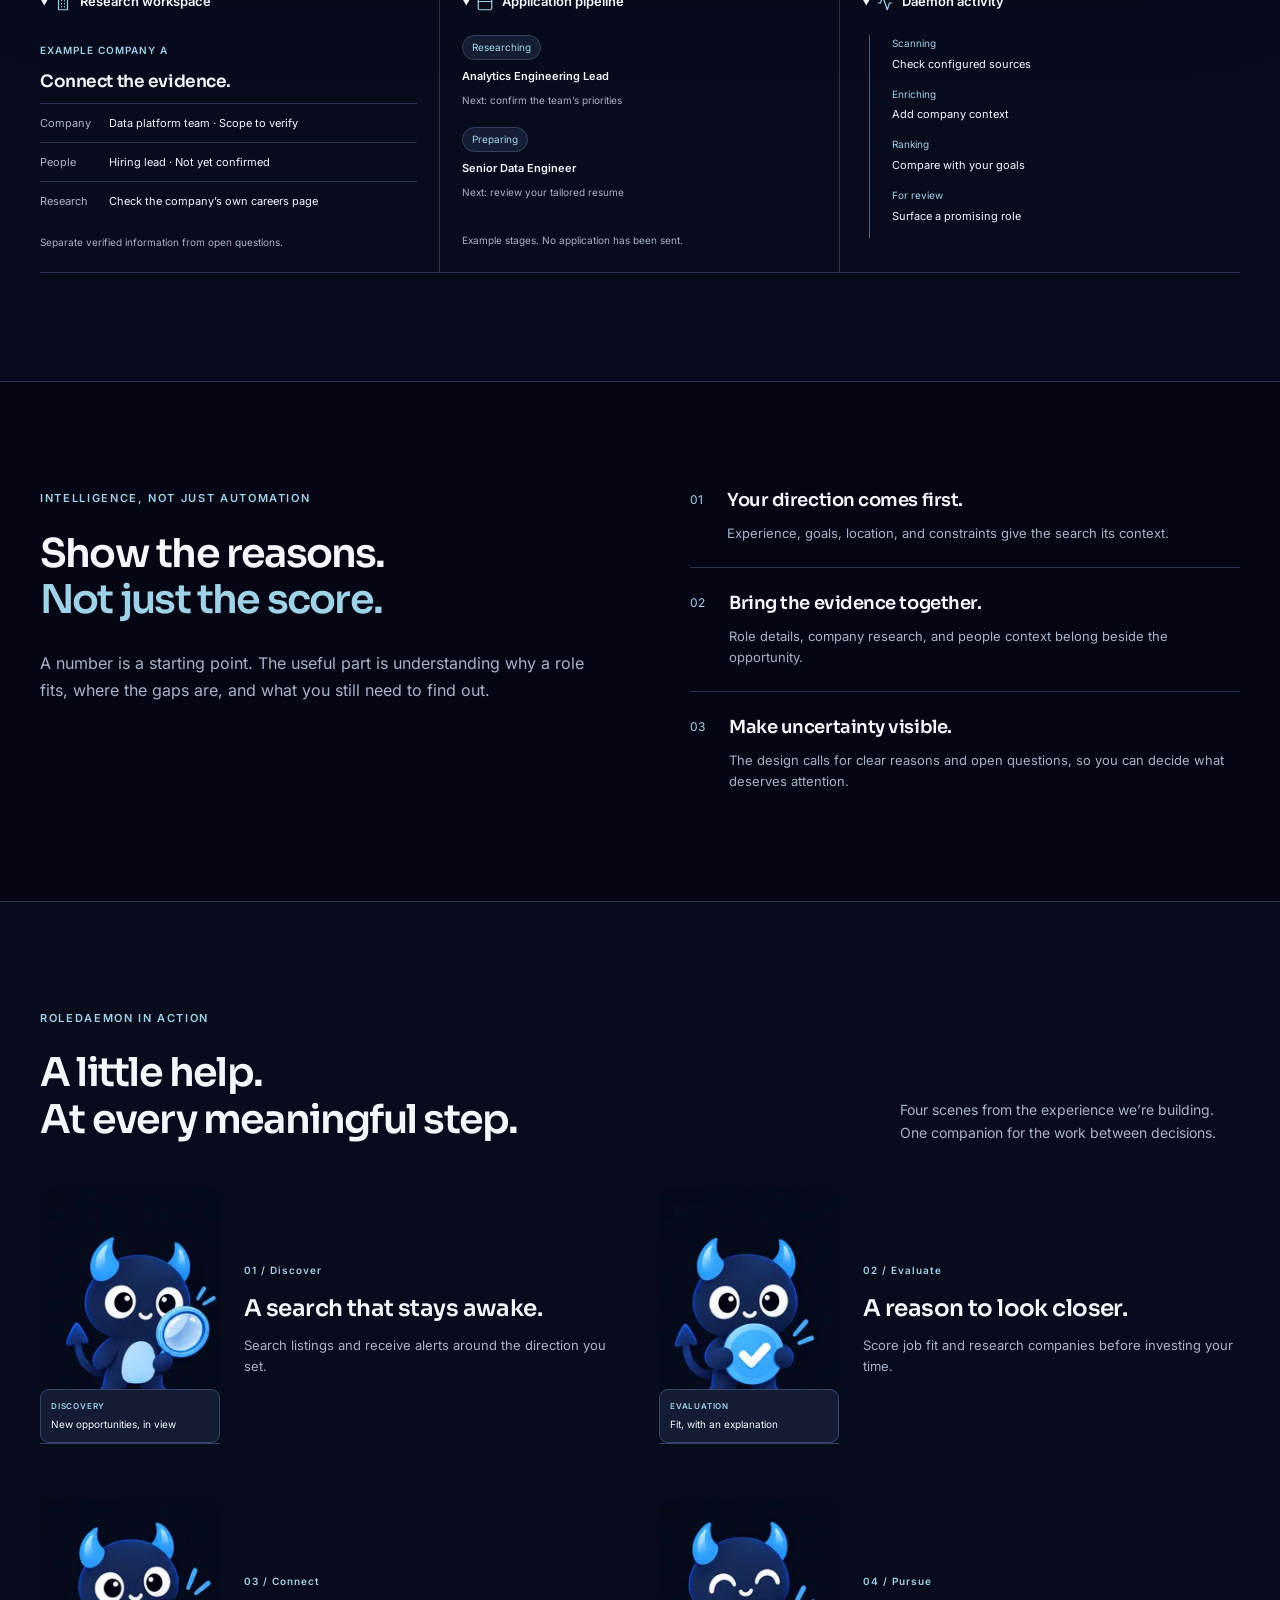
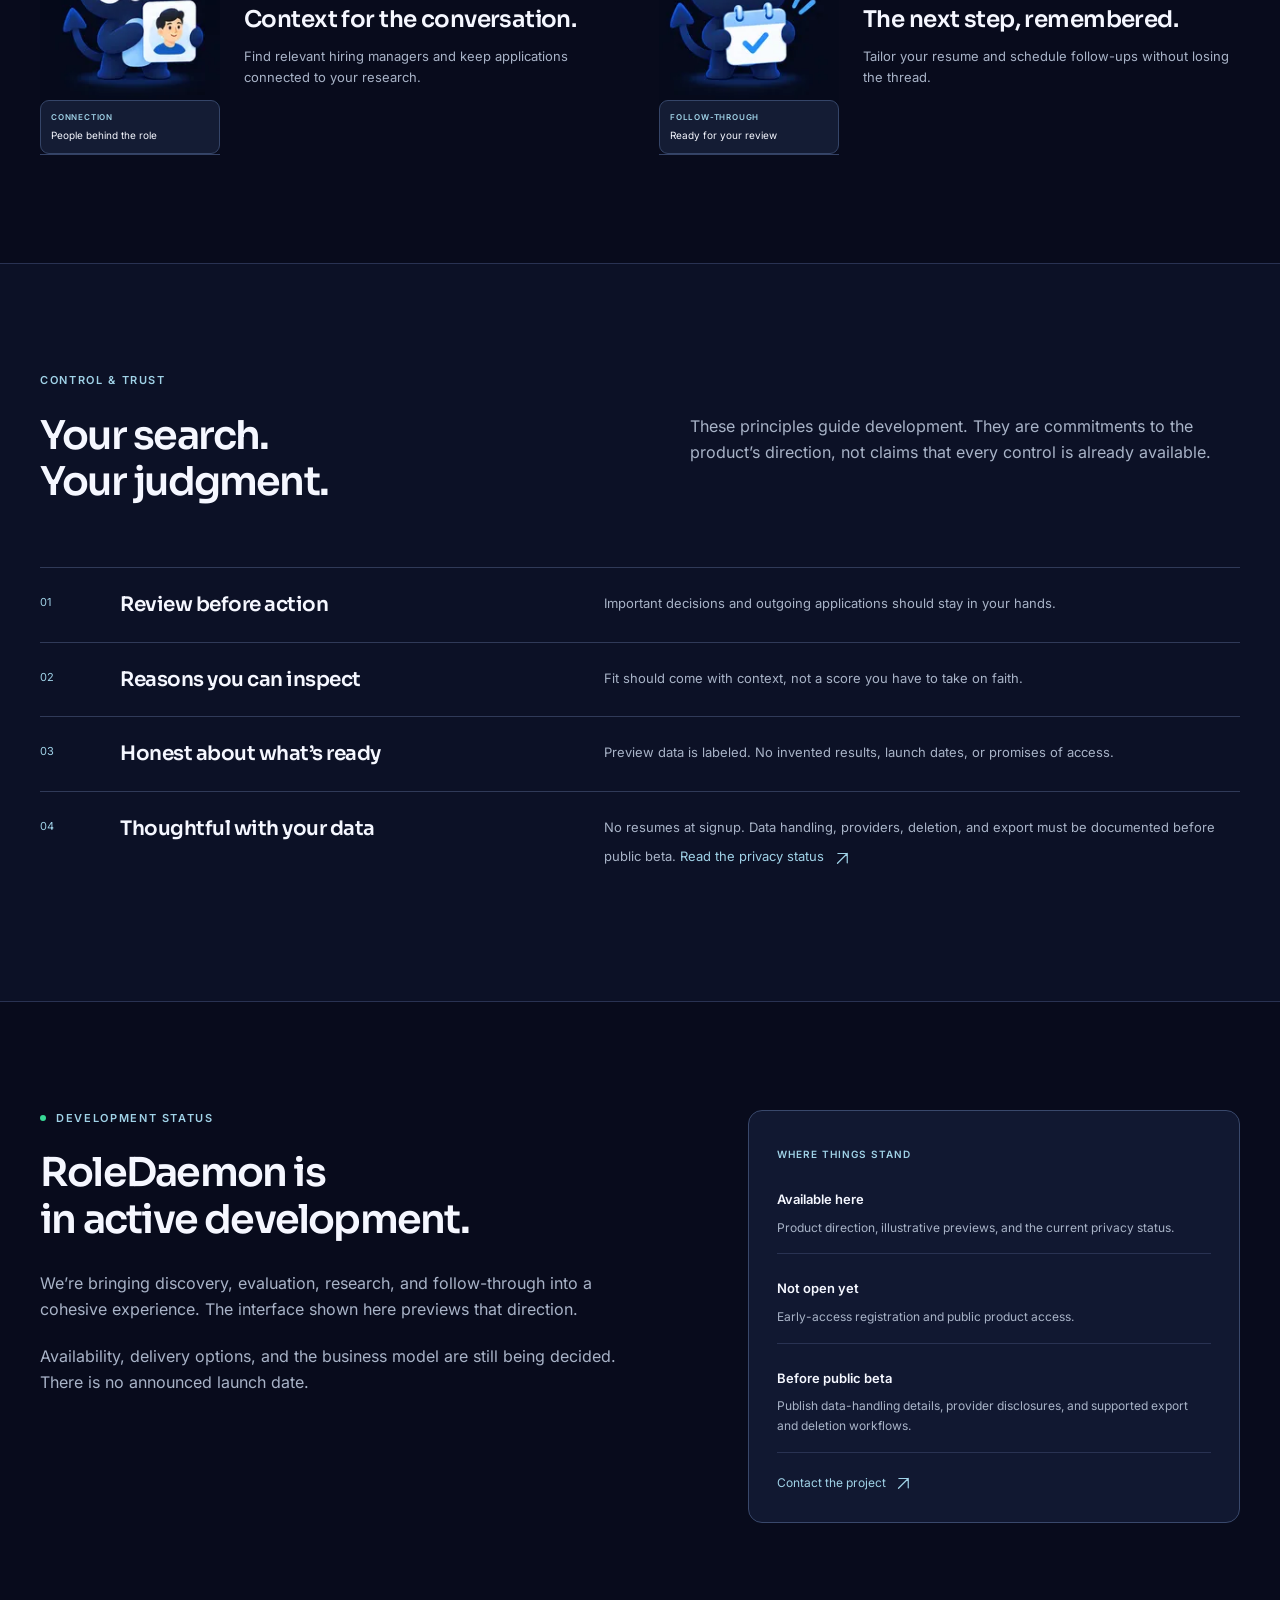
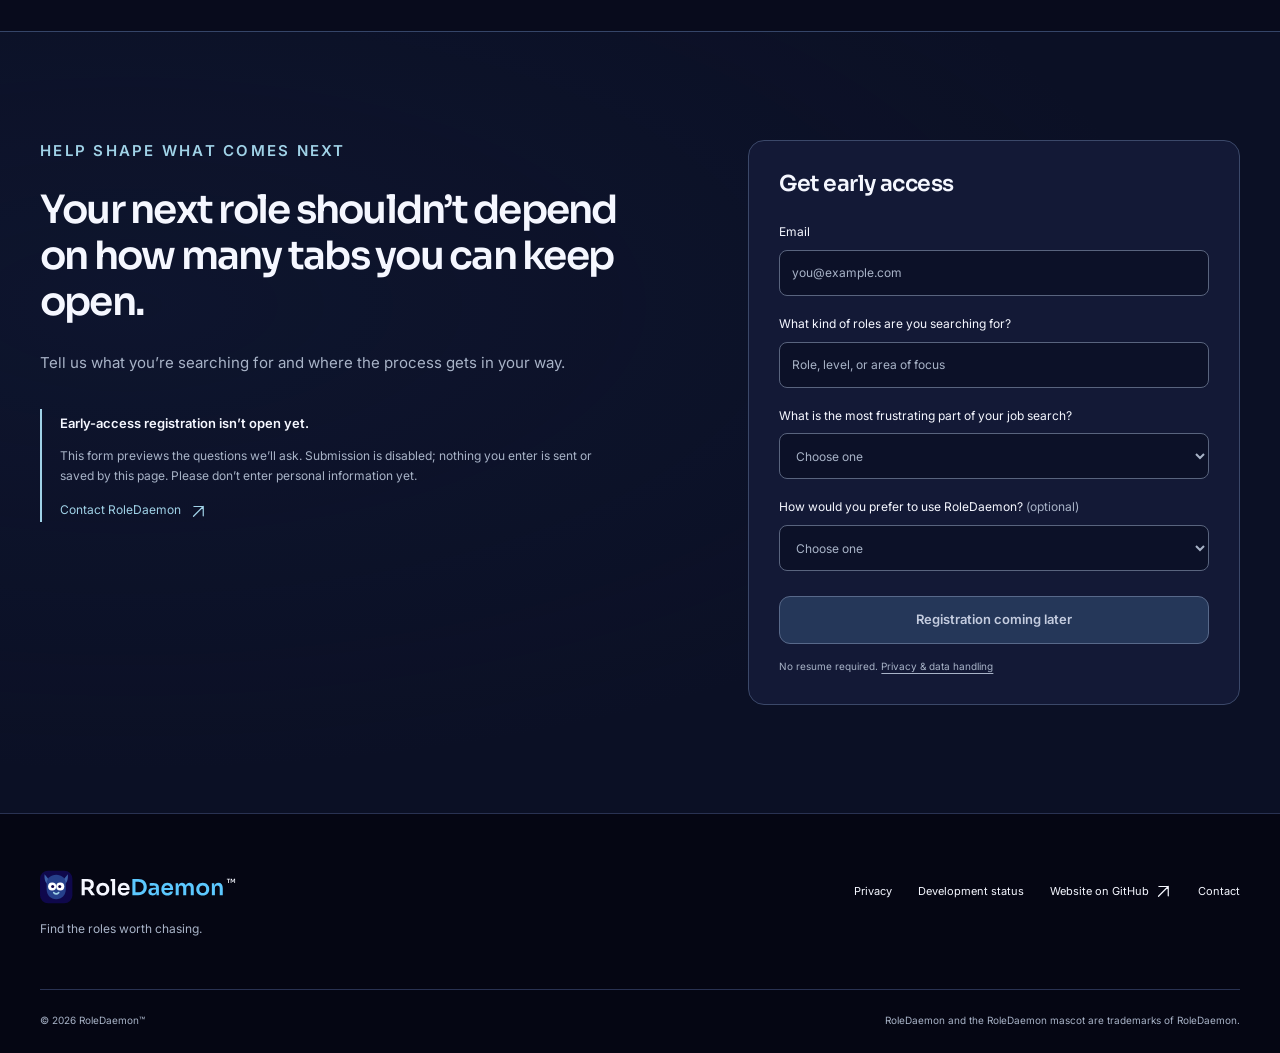
==== commit 4bf42379: "Rebuild RoleDaemon as a dark always-on intelligence website" ====
--- a/index.html
+++ b/index.html
@@ -1,28 +1,126 @@
-<!doctype html>
-<html lang="en"><head>
-<meta charset="utf-8"><meta name="viewport" content="width=device-width,initial-scale=1">
-<title>RoleDaemon™ — Find the roles worth chasing.</title>
-<meta name="description" content="RoleDaemon is open-source job-search automation and job-market intelligence that finds, evaluates, and helps you pursue better opportunities.">
-<meta name="theme-color" content="#0F084B"><meta name="robots" content="index,follow"><link rel="canonical" href="https://roledaemon.com/">
-<link rel="icon" href="assets/favicon.svg" type="image/svg+xml"><link rel="apple-touch-icon" href="assets/mascot.png"><link rel="manifest" href="site.webmanifest"><link rel="stylesheet" href="styles.css">
-<meta property="og:type" content="website"><meta property="og:url" content="https://roledaemon.com/"><meta property="og:title" content="RoleDaemon™ — Find the roles worth chasing."><meta property="og:description" content="Always-on job-search automation and job-market intelligence, built in the open."><meta property="og:image" content="https://roledaemon.com/assets/social-card.png"><meta property="og:image:width" content="1200"><meta property="og:image:height" content="630">
-<meta name="twitter:card" content="summary_large_image"><meta name="twitter:title" content="RoleDaemon™ — Find the roles worth chasing."><meta name="twitter:description" content="Always-on job-search automation and job-market intelligence, built in the open."><meta name="twitter:image" content="https://roledaemon.com/assets/social-card.png">
-<script type="application/ld+json">{"@context":"https://schema.org","@type":"SoftwareApplication","name":"RoleDaemon","url":"https://roledaemon.com/","applicationCategory":"BusinessApplication","operatingSystem":"Web","description":"Open-source job-search automation and job-market intelligence.","sameAs":["https://github.com/RoleDaemon"]}</script>
-</head><body>
-<a class="skip" href="#main">Skip to content</a>
-<header><div class="container nav"><a class="brand" href="#top" aria-label="RoleDaemon home"><img class="wordmark" src="assets/logo-wordmark.png" alt="RoleDaemon™ — Find the roles worth chasing." width="1472" height="352"></a><button class="menu" aria-expanded="false" aria-controls="links"><span class="sr">Menu</span>☰</button><nav id="links"><a href="#capabilities">Capabilities</a><a href="#action">In action</a><a href="#how">How it works</a><a href="#open">Open source</a><a class="btn dark" href="https://github.com/RoleDaemon">View on GitHub ↗</a></nav></div></header>
-<main id="main">
-<section class="hero" id="top"><div class="container hero-grid"><div><p class="eyebrow"><i></i>Your job search, always on</p><h1>Find the roles<br><em>worth chasing.</em></h1><p class="lede">RoleDaemon turns a noisy job market into a focused, intelligent pipeline—finding promising openings, measuring fit, and keeping your search moving.</p><div class="actions"><a class="btn primary" href="https://github.com/RoleDaemon">Explore on GitHub ↗</a><a class="under" href="#action">See it in action ↓</a></div><p class="signals"><span><i class="success"></i>Open source</span><span><i class="info"></i>Built for real job searches</span></p></div><div class="visual"><div class="orbit"></div><div class="mascot"><img src="assets/mascot-official.png" alt="RoleDaemon's official friendly blue demon mascot" width="1024" height="1024"></div><div class="float match"><mark>✓</mark><span><strong>Great match found</strong><small>Platform Engineer · 92%</small></span></div><div class="float scan"><mark>◉</mark><span><strong>Market scan active</strong><small>Tracking high-signal roles</small></span></div></div></div></section>
-<section class="overview"><div class="container split"><div><p class="kicker">A smarter search loop</p><h2>Less noise.<br>More momentum.</h2></div><p>Great opportunities are scattered across job boards, company sites, and networks. RoleDaemon brings the search together, adds context, and surfaces what deserves your attention.</p></div><div class="container stats"><div><b>01</b>Discover across sources</div><div><b>02</b>Evaluate with context</div><div><b>03</b>Act with confidence</div></div></section>
-<section class="section action-showcase" id="action"><div class="container"><div class="action-intro"><div><p class="kicker">RoleDaemon in action</p><h2>One companion.<br>Every step forward.</h2></div><p>From the first search to the next follow-up, RoleDaemon keeps the busywork connected and the best opportunities clear.</p></div><figure class="action-sheet"><img src="assets/roledaemon-in-action.png" alt="Eight illustrated RoleDaemon workflows: searching job listings, receiving alerts, scoring job fit, tracking applications, researching companies, finding hiring managers, tailoring a resume, and scheduling follow-ups." width="1152" height="1408" loading="lazy" decoding="async"><figcaption><strong>See the whole search, at a glance.</strong><span>Discover, evaluate, prepare, connect, and follow through.</span></figcaption></figure><div class="action-steps" aria-label="RoleDaemon workflow capabilities"><span>Search listings</span><span>Receive alerts</span><span>Score job fit</span><span>Track applications</span><span>Research companies</span><span>Find hiring managers</span><span>Tailor your resume</span><span>Schedule follow-ups</span></div></div></section>
-<section class="section" id="capabilities"><div class="container"><p class="kicker">Core capabilities</p><div class="split"><h2>An intelligence layer<br>for your job search.</h2><p>From discovery to follow-up, RoleDaemon helps you focus your energy where it can make the biggest difference.</p></div><div class="cards"><article class="card invert"><b>01</b><span class="icon">⌕</span><h3>Find the signal</h3><p>Collect and normalize roles from multiple sources, then filter the market around the criteria that matter to you.</p></article><article class="card"><b>02</b><span class="icon score">92</span><h3>Measure fit</h3><p>Score opportunities against your experience, preferences, and goals—not just keyword overlap.</p></article><article class="card"><b>03</b><span class="icon">↗</span><h3>Track momentum</h3><p>Keep applications, next steps, reminders, and follow-ups in one clear workflow.</p></article><article class="card wide"><div><b>04</b><h3>Research before you reach out</h3><p>Build richer context around companies, recruiters, hiring managers, and the teams behind each opportunity.</p></div><div class="stack"><span>Company intelligence</span><span>People & teams</span><span>Opportunity context</span></div></article></div></div></section>
-<section class="section workflow" id="how"><div class="container"><p class="kicker light">How it works</p><div class="split light"><h2>A daemon for the<br>work behind the work.</h2><p>Set your direction once. RoleDaemon keeps watching, organizing, and learning while you focus on the human part.</p></div><ol><li><b>1</b><div><h3>Define your search</h3><p>Set the role, location, constraints, and priorities that make an opportunity worthwhile.</p></div></li><li><b>2</b><div><h3>Let the daemon run</h3><p>Automated searches collect, clean, enrich, and rank new roles as they appear.</p></div></li><li><b>3</b><div><h3>Review the best leads</h3><p>See why each role stands out and move strong matches into your pipeline.</p></div></li><li><b>4</b><div><h3>Keep moving</h3><p>Track preparation, applications, interviews, and follow-ups without losing the thread.</p></div></li></ol></div></section>
-<section class="section" id="open"><div class="container github"><div class="gh" aria-hidden="true">⌘</div><div><p class="kicker">Built in the open</p><h2>Make the search<br>work for you.</h2><p>RoleDaemon is taking shape on GitHub. Follow the project, explore the source, open an issue, or help build a better way to navigate the job market.</p><a class="btn primary" href="https://github.com/RoleDaemon">Visit RoleDaemon on GitHub ↗</a></div><pre><code><span>$</span> roledaemon --principles
-
-<span>✓</span> user-controlled
-<span>✓</span> explainable signals
-<span>✓</span> practical automation
-<span>✓</span> built in public</code></pre></div></section>
-</main><footer><div class="container foot"><a class="brand footer-brand" href="#top" aria-label="RoleDaemon home"><img class="wordmark" src="assets/logo-wordmark.png" alt="RoleDaemon™ — Find the roles worth chasing." width="1472" height="352"></a><p>Find the roles worth chasing.</p><a href="https://github.com/RoleDaemon">GitHub ↗</a></div><div class="container fine"><span>© <span id="year">2026</span> RoleDaemon™. Built for better searches.</span><span>Open source · Job intelligence · Automation</span></div></footer><script src="script.js" defer></script>
-</body></html>
-
+<!doctype html><html lang="en"><head><meta charset="utf-8"><meta name="viewport" content="width=device-width,initial-scale=1"><title>RoleDaemon™ — Find the roles worth chasing.</title><meta name="description" content="Always-on job-search intelligence that discovers, evaluates, researches, and organizes the opportunities worth your time."><meta name="theme-color" content="#080B1C"><meta name="color-scheme" content="dark"><link rel="canonical" href="https://roledaemon.com/"><link rel="icon" href="/assets/favicon.svg" type="image/svg+xml"><link rel="apple-touch-icon" href="/assets/brand/apple-touch-icon.png"><link rel="manifest" href="/site.webmanifest"><link rel="preload" href="/assets/fonts/sora-600.woff2" as="font" type="font/woff2" crossorigin><link rel="preload" href="/assets/fonts/inter-400.woff2" as="font" type="font/woff2" crossorigin><link rel="stylesheet" href="/styles.css"><meta property="og:type" content="website"><meta property="og:url" content="https://roledaemon.com/"><meta property="og:title" content="RoleDaemon™ — Find the roles worth chasing."><meta property="og:description" content="Always-on job-search intelligence that discovers, evaluates, researches, and organizes the opportunities worth your time."><meta property="og:image" content="https://roledaemon.com/assets/social/default-og.png"><meta property="og:image:width" content="1200"><meta property="og:image:height" content="630"><meta property="og:image:alt" content="RoleDaemon. Find the roles worth chasing. In active development."><meta name="twitter:card" content="summary_large_image"><meta name="twitter:title" content="RoleDaemon™ — Find the roles worth chasing."><meta name="twitter:description" content="Always-on job-search intelligence that discovers, evaluates, researches, and organizes the opportunities worth your time."><meta name="twitter:image" content="https://roledaemon.com/assets/social/default-og.png"><script type="application/ld+json">{"@context":"https://schema.org","@type":"WebApplication","name":"RoleDaemon","url":"https://roledaemon.com/","applicationCategory":"BusinessApplication","operatingSystem":"Web","description":"Always-on job-search intelligence in active development. This website presents the product direction and illustrative previews; public product access is not open."}</script></head><body><a class="skip" href="#main">Skip to content</a><header class="site-header"><div class="wrap nav"><a class="brand" href="/" aria-label="RoleDaemon home"><img src="/assets/brand/wordmark-tm.svg" width="212" height="40" alt="RoleDaemon™"></a><button class="menu-toggle" aria-expanded="false" aria-controls="navigation" hidden><svg class="icon" aria-hidden="true" focusable="false" width="24" height="24" stroke-width="1.5" viewBox="0 0 24 24" fill="none" xmlns="http://www.w3.org/2000/svg">
+<path d="M3 5H21" stroke="currentColor" stroke-linecap="round" stroke-linejoin="round"/>
+<path d="M3 12H21" stroke="currentColor" stroke-linecap="round" stroke-linejoin="round"/>
+<path d="M3 19H21" stroke="currentColor" stroke-linecap="round" stroke-linejoin="round"/>
+</svg>
+<span>Menu</span></button><nav id="navigation" aria-label="Main navigation"><a href="/#product">Product</a><a href="/#how-it-works">How it works</a><a href="/#in-action">In action</a><a href="/#principles">Principles</a><a href="/#development">Development</a><a class="button primary nav-cta" href="/#early-access">Get early access <svg class="icon" aria-hidden="true" focusable="false" width="24" height="24" viewBox="0 0 24 24" stroke-width="1.5" fill="none" xmlns="http://www.w3.org/2000/svg">
+<path d="M6.00005 19L19 5.99996M19 5.99996V18.48M19 5.99996H6.52005" stroke="currentColor" stroke-linecap="round" stroke-linejoin="round"/>
+</svg>
+</a></nav></div></header><main id="main"><section class="hero wrap" id="top"><div class="hero-copy"><p class="eyebrow"><span class="signal-line"></span> YOUR JOB SEARCH, ALWAYS ON</p><h1>Find the roles<br><span>worth chasing.</span></h1><p class="lede">RoleDaemon continuously discovers, enriches, ranks, and organizes opportunities around your goals, so you can spend less time managing the search and more time pursuing the right roles.</p><div class="actions"><a class="button primary" href="#early-access">Get early access <svg class="icon" aria-hidden="true" focusable="false" width="24" height="24" viewBox="0 0 24 24" stroke-width="1.5" fill="none" xmlns="http://www.w3.org/2000/svg">
+<path d="M6.00005 19L19 5.99996M19 5.99996V18.48M19 5.99996H6.52005" stroke="currentColor" stroke-linecap="round" stroke-linejoin="round"/>
+</svg>
+</a><a class="button secondary" href="#how-it-works">See how it works <svg class="icon" aria-hidden="true" focusable="false" width="24" height="24" viewBox="0 0 24 24" stroke-width="1.5" fill="none" xmlns="http://www.w3.org/2000/svg">
+<path d="M3 12L21 12M21 12L12.5 3.5M21 12L12.5 20.5" stroke="currentColor" stroke-linecap="round" stroke-linejoin="round"/>
+</svg>
+</a></div><p class="development-note"><i class="dot"></i> In active development</p></div><div class="hero-visual"><div class="signal-grid" aria-hidden="true"></div><div class="hero-status"><div><span class="micro">THE WORK BEHIND THE WORK</span><h2><i class="dot"></i> RoleDaemon active</h2></div><span class="chip">Example</span><dl><div><dt>Sources scanning</dt><dd>6</dd></div><div><dt>New roles</dt><dd>12</dd></div><div><dt>Strong matches</dt><dd>3</dd></div></dl><div class="scan-track"><span></span></div><p class="status-bottom"><span>Ranking opportunities</span><span>Next refresh 14m</span></p></div><img class="hero-mascot" src="/assets/brand/mascot.webp" srcset="/assets/brand/mascot-180.webp 180w, /assets/brand/mascot-360.webp 360w, /assets/brand/mascot-600.webp 600w" sizes="(max-width:600px) 175px, 240px" width="360" height="360" alt="RoleDaemon’s friendly blue mascot" fetchpriority="high"><div class="hero-match"><span class="score">92<small>FIT</small></span><div><span class="micro">A ROLE WORTH A CLOSER LOOK</span><b>Analytics Engineering Lead</b><span>See the reasons. Choose your next step.</span></div></div><p class="preview-label">Illustrative product direction · Sample data</p></div></section>
+<section class="thesis section" id="product"><div class="wrap split"><div><p class="eyebrow">ALWAYS-ON JOB-SEARCH INTELLIGENCE</p><h2>Less noise.<br>More momentum.</h2></div><div><p class="large-copy">Your job search is a connected process.<br>Your tools should work that way, too.</p><p>Most tools help with one step. RoleDaemon is being built to connect the whole loop: discovering opportunities, understanding fit, researching the people behind them, and keeping the next action clear.</p></div></div></section>
+<section class="section wrap daemon-section"><div class="daemon-diagram" aria-label="The background process: scanning, enriching, ranking, researching, alerting"><span class="micro">PERSISTENT BY DESIGN</span><div class="process-line"><span>Scanning</span><span>Enriching</span><strong>Ranking</strong><span>Researching</span><span>Alerting</span></div><p><i class="dot"></i> The search keeps moving.</p></div><div><p class="eyebrow">WHY “DAEMON”?</p><h2>A daemon for the<br>work behind the work.</h2><p>In computing, a daemon is a process that keeps working in the background. That’s the idea behind RoleDaemon: a persistent companion watching the market and bringing useful context forward.</p><p class="emphasis">Automate the busywork.<br>Keep the important decisions human.</p></div></section>
+<section class="section loop-section" id="how-it-works"><div class="wrap"><div class="section-intro"><div><p class="eyebrow">HOW IT WORKS</p><h2>One search. A continuous loop.</h2></div><p>The product direction, from first signal to next step.</p></div><ol class="search-loop"><li><span class="step-number">01</span><div><svg class="icon" aria-hidden="true" focusable="false" width="24" height="24" viewBox="0 0 24 24" stroke-width="1.5" fill="none" xmlns="http://www.w3.org/2000/svg">
+<path d="M17 17L21 21" stroke="currentColor" stroke-linecap="round" stroke-linejoin="round"/>
+<path d="M3 11C3 15.4183 6.58172 19 11 19C13.213 19 15.2161 18.1015 16.6644 16.6493C18.1077 15.2022 19 13.2053 19 11C19 6.58172 15.4183 3 11 3C6.58172 3 3 6.58172 3 11Z" stroke="currentColor" stroke-linecap="round" stroke-linejoin="round"/>
+</svg>
+<h3>Discover</h3><b>Find the signal.</b><p>Bring promising opportunities into one view, without repeating the same searches.</p><span class="small">Search listings. Receive alerts.</span></div></li><li><span class="step-number">02</span><div><svg class="icon" aria-hidden="true" focusable="false" width="24" height="24" stroke-width="1.5" viewBox="0 0 24 24" fill="none" xmlns="http://www.w3.org/2000/svg">
+<path d="M3.99961 3H19.9997C20.552 3 20.9997 3.44764 20.9997 3.99987L20.9999 5.58569C21 5.85097 20.8946 6.10538 20.707 6.29295L14.2925 12.7071C14.105 12.8946 13.9996 13.149 13.9996 13.4142L13.9996 19.7192C13.9996 20.3698 13.3882 20.8472 12.7571 20.6894L10.7571 20.1894C10.3119 20.0781 9.99961 19.6781 9.99961 19.2192L9.99961 13.4142C9.99961 13.149 9.89425 12.8946 9.70672 12.7071L3.2925 6.29289C3.10496 6.10536 2.99961 5.851 2.99961 5.58579V4C2.99961 3.44772 3.44732 3 3.99961 3Z" stroke="currentColor" stroke-linecap="round" stroke-linejoin="round"/>
+</svg>
+<h3>Evaluate</h3><b>Understand the fit.</b><p>Look beyond the title. Put strengths, gaps, and company context beside each role.</p><span class="small">Score job fit. Research companies.</span></div></li><li><span class="step-number">03</span><div><svg class="icon" aria-hidden="true" focusable="false" width="24" height="24" stroke-width="1.5" viewBox="0 0 24 24" fill="none" xmlns="http://www.w3.org/2000/svg">
+<path d="M1 20V19C1 15.134 4.13401 12 8 12V12C11.866 12 15 15.134 15 19V20" stroke="currentColor" stroke-linecap="round"/>
+<path d="M13 14V14C13 11.2386 15.2386 9 18 9V9C20.7614 9 23 11.2386 23 14V14.5" stroke="currentColor" stroke-linecap="round"/>
+<path d="M8 12C10.2091 12 12 10.2091 12 8C12 5.79086 10.2091 4 8 4C5.79086 4 4 5.79086 4 8C4 10.2091 5.79086 12 8 12Z" stroke="currentColor" stroke-linecap="round" stroke-linejoin="round"/>
+<path d="M18 9C19.6569 9 21 7.65685 21 6C21 4.34315 19.6569 3 18 3C16.3431 3 15 4.34315 15 6C15 7.65685 16.3431 9 18 9Z" stroke="currentColor" stroke-linecap="round" stroke-linejoin="round"/>
+</svg>
+<h3>Connect</h3><b>Make the next move.</b><p>Connect people, research, and application history to the opportunity.</p><span class="small">Find hiring managers. Track applications.</span></div></li><li><span class="step-number">04</span><div><svg class="icon" aria-hidden="true" focusable="false" width="24" height="24" stroke-width="1.5" viewBox="0 0 24 24" fill="none" xmlns="http://www.w3.org/2000/svg">
+<path d="M15 4V2M15 4V6M15 4H10.5M3 10V19C3 20.1046 3.89543 21 5 21H19C20.1046 21 21 20.1046 21 19V10H3Z" stroke="currentColor" stroke-linecap="round" stroke-linejoin="round"/>
+<path d="M3 10V6C3 4.89543 3.89543 4 5 4H7" stroke="currentColor" stroke-linecap="round" stroke-linejoin="round"/>
+<path d="M7 2V6" stroke="currentColor" stroke-linecap="round" stroke-linejoin="round"/>
+<path d="M21 10V6C21 4.89543 20.1046 4 19 4H18.5" stroke="currentColor" stroke-linecap="round" stroke-linejoin="round"/>
+</svg>
+<h3>Pursue</h3><b>Keep the momentum.</b><p>Prepare thoughtfully and keep the next action in sight. You review what goes out.</p><span class="small">Tailor resumes. Schedule follow-ups.</span></div></li></ol></div></section>
+<section class="section wrap preview-section" id="preview"><div class="section-intro"><div><p class="eyebrow">THE PRODUCT, TAKING SHAPE</p><h2>See the opportunity.<br>Understand the next move.</h2></div><p>A focused workspace for opportunities, fit, research, and follow-through. Explore the intended experience below.</p></div><p class="disclosure">Design preview with fictional examples. These are not live results or screenshots of a released application.</p><div class="workspace" id="opportunity-preview"><div class="workspace-top"><span class="workspace-title"><svg class="icon" aria-hidden="true" focusable="false" width="24" height="24" stroke-width="1.5" viewBox="0 0 24 24" fill="none" xmlns="http://www.w3.org/2000/svg">
+<path d="M15 15.8C15 14.0327 12 11 12 11C12 11 9 14.0327 9 15.8C9 17.5673 10.3431 19 12 19C13.6569 19 15 17.5673 15 15.8Z" stroke="currentColor" stroke-width="1.5"/>
+<path d="M12 4L12 8" stroke="currentColor" stroke-linecap="round" stroke-linejoin="round"/>
+<path d="M3.5 7.5L6.5 10.5" stroke="currentColor" stroke-linecap="round" stroke-linejoin="round"/>
+<path d="M17.5 10.5L20.5 7.5" stroke="currentColor" stroke-linecap="round" stroke-linejoin="round"/>
+<path d="M2 17H6" stroke="currentColor" stroke-linecap="round" stroke-linejoin="round"/>
+<path d="M18 17H22" stroke="currentColor" stroke-linecap="round" stroke-linejoin="round"/>
+</svg>
+ Your search workspace</span><span class="chip">Illustrative preview</span></div><div class="workspace-body"><aside class="app-sidebar" aria-label="Preview navigation"><img src="/assets/brand/small-mark.svg" width="32" height="32" alt=""><span class="sidebar-active"><svg class="icon" aria-hidden="true" focusable="false" width="24" height="24" stroke-width="1.5" viewBox="0 0 24 24" fill="none" xmlns="http://www.w3.org/2000/svg">
+<path d="M8 7H4C2.89543 7 2 7.89543 2 9V19C2 20.1046 2.89543 21 4 21H20C21.1046 21 22 20.1046 22 19V9C22 7.89543 21.1046 7 20 7H16M8 7V3.6C8 3.26863 8.26863 3 8.6 3H15.4C15.7314 3 16 3.26863 16 3.6V7M8 7H16" stroke="currentColor" stroke-width="1.5"/>
+</svg>
+<span>Opportunities</span></span><span><svg class="icon" aria-hidden="true" focusable="false" width="24" height="24" stroke-width="1.5" viewBox="0 0 24 24" fill="none" xmlns="http://www.w3.org/2000/svg">
+<path d="M10 9.01L10.01 8.99889" stroke="currentColor" stroke-linecap="round" stroke-linejoin="round"/>
+<path d="M14 9.01L14.01 8.99889" stroke="currentColor" stroke-linecap="round" stroke-linejoin="round"/>
+<path d="M10 13.01L10.01 12.9989" stroke="currentColor" stroke-linecap="round" stroke-linejoin="round"/>
+<path d="M14 13.01L14.01 12.9989" stroke="currentColor" stroke-linecap="round" stroke-linejoin="round"/>
+<path d="M10 17.01L10.01 16.9989" stroke="currentColor" stroke-linecap="round" stroke-linejoin="round"/>
+<path d="M14 17.01L14.01 16.9989" stroke="currentColor" stroke-linecap="round" stroke-linejoin="round"/>
+<path d="M6 20.4V5.6C6 5.26863 6.26863 5 6.6 5H12V3.6C12 3.26863 12.2686 3 12.6 3H17.4C17.7314 3 18 3.26863 18 3.6V20.4C18 20.7314 17.7314 21 17.4 21H6.6C6.26863 21 6 20.7314 6 20.4Z" stroke="currentColor" stroke-linecap="round" stroke-linejoin="round"/>
+</svg>
+<span>Research</span></span><span><svg class="icon" aria-hidden="true" focusable="false" width="24" height="24" stroke-width="1.5" viewBox="0 0 24 24" fill="none" xmlns="http://www.w3.org/2000/svg">
+<path d="M1 20V19C1 15.134 4.13401 12 8 12V12C11.866 12 15 15.134 15 19V20" stroke="currentColor" stroke-linecap="round"/>
+<path d="M13 14V14C13 11.2386 15.2386 9 18 9V9C20.7614 9 23 11.2386 23 14V14.5" stroke="currentColor" stroke-linecap="round"/>
+<path d="M8 12C10.2091 12 12 10.2091 12 8C12 5.79086 10.2091 4 8 4C5.79086 4 4 5.79086 4 8C4 10.2091 5.79086 12 8 12Z" stroke="currentColor" stroke-linecap="round" stroke-linejoin="round"/>
+<path d="M18 9C19.6569 9 21 7.65685 21 6C21 4.34315 19.6569 3 18 3C16.3431 3 15 4.34315 15 6C15 7.65685 16.3431 9 18 9Z" stroke="currentColor" stroke-linecap="round" stroke-linejoin="round"/>
+</svg>
+<span>People</span></span><span><svg class="icon" aria-hidden="true" focusable="false" width="24" height="24" stroke-width="1.5" viewBox="0 0 24 24" fill="none" xmlns="http://www.w3.org/2000/svg">
+<path d="M15 4V2M15 4V6M15 4H10.5M3 10V19C3 20.1046 3.89543 21 5 21H19C20.1046 21 21 20.1046 21 19V10H3Z" stroke="currentColor" stroke-linecap="round" stroke-linejoin="round"/>
+<path d="M3 10V6C3 4.89543 3.89543 4 5 4H7" stroke="currentColor" stroke-linecap="round" stroke-linejoin="round"/>
+<path d="M7 2V6" stroke="currentColor" stroke-linecap="round" stroke-linejoin="round"/>
+<path d="M21 10V6C21 4.89543 20.1046 4 19 4H18.5" stroke="currentColor" stroke-linecap="round" stroke-linejoin="round"/>
+</svg>
+<span>Pipeline</span></span><span class="sidebar-bottom"><svg class="icon" aria-hidden="true" focusable="false" width="24" height="24" stroke-width="1.5" viewBox="0 0 24 24" fill="none" xmlns="http://www.w3.org/2000/svg">
+<path d="M3 12H6L9 3L15 21L18 12H21" stroke="currentColor" stroke-linecap="round" stroke-linejoin="round"/>
+</svg>
+<span>Activity</span></span></aside><div class="opportunity-list"><div class="pane-heading"><h3>Worth your attention</h3><span class="micro">YOUR SHORTLIST</span></div><div class="job-row selected"><span class="company-letter" aria-hidden="true">A</span><div><b>Analytics Engineering Lead</b><span>Example company A</span><small>Remote · Full-time</small></div><div class="fit"><b>92</b><small>fit</small></div></div><div class="job-row "><span class="company-letter" aria-hidden="true">B</span><div><b>Senior Data Engineer</b><span>Example company B</span><small>Denver, CO · Hybrid</small></div><div class="fit"><b>86</b><small>fit</small></div></div><div class="job-row "><span class="company-letter" aria-hidden="true">C</span><div><b>Data Platform Manager</b><span>Example company C</span><small>Remote · Full-time</small></div><div class="fit"><b>81</b><small>fit</small></div></div><div class="list-note"><svg class="icon" aria-hidden="true" focusable="false" width="24" height="24" stroke-width="1.5" viewBox="0 0 24 24" fill="none" xmlns="http://www.w3.org/2000/svg">
+<path d="M3.99961 3H19.9997C20.552 3 20.9997 3.44764 20.9997 3.99987L20.9999 5.58569C21 5.85097 20.8946 6.10538 20.707 6.29295L14.2925 12.7071C14.105 12.8946 13.9996 13.149 13.9996 13.4142L13.9996 19.7192C13.9996 20.3698 13.3882 20.8472 12.7571 20.6894L10.7571 20.1894C10.3119 20.0781 9.99961 19.6781 9.99961 19.2192L9.99961 13.4142C9.99961 13.149 9.89425 12.8946 9.70672 12.7071L3.2925 6.29289C3.10496 6.10536 2.99961 5.851 2.99961 5.58579V4C2.99961 3.44772 3.44732 3 3.99961 3Z" stroke="currentColor" stroke-linecap="round" stroke-linejoin="round"/>
+</svg>
+ Prioritized around your goals</div></div><div class="detail-panel"><div class="detail-top"><span class="micro">FIT EXPLANATION</span><svg class="icon" aria-hidden="true" focusable="false" width="24" height="24" stroke-width="1.5" viewBox="0 0 24 24" fill="none" xmlns="http://www.w3.org/2000/svg">
+<path d="M5 21V5C5 3.89543 5.89543 3 7 3H17C18.1046 3 19 3.89543 19 5V21L13.0815 17.1953C12.4227 16.7717 11.5773 16.7717 10.9185 17.1953L5 21Z" stroke="currentColor" stroke-linecap="round" stroke-linejoin="round"/>
+</svg>
+</div><h3>Analytics Engineering Lead</h3><p class="small">Example company A · Remote</p><div class="fit-summary"><strong>92<span>/100</span></strong><div><b>Strong alignment</b><span>Here’s what stands out</span></div></div><ul class="reason-list"><li><svg class="icon" aria-hidden="true" focusable="false" width="24" height="24" stroke-width="1.5" viewBox="0 0 24 24" fill="none" xmlns="http://www.w3.org/2000/svg">
+<path d="M5 13L9 17L19 7" stroke="currentColor" stroke-linecap="round" stroke-linejoin="round"/>
+</svg>
+ Analytics leadership experience</li><li><svg class="icon" aria-hidden="true" focusable="false" width="24" height="24" stroke-width="1.5" viewBox="0 0 24 24" fill="none" xmlns="http://www.w3.org/2000/svg">
+<path d="M5 13L9 17L19 7" stroke="currentColor" stroke-linecap="round" stroke-linejoin="round"/>
+</svg>
+ Modern data stack alignment</li><li><svg class="icon" aria-hidden="true" focusable="false" width="24" height="24" stroke-width="1.5" viewBox="0 0 24 24" fill="none" xmlns="http://www.w3.org/2000/svg">
+<path d="M5 13L9 17L19 7" stroke="currentColor" stroke-linecap="round" stroke-linejoin="round"/>
+</svg>
+ Matches your remote preference</li></ul><div class="caution"><span class="micro">WORTH CHECKING</span><p>Team size and compensation still need confirmation.</p></div><div class="next-action"><span>Suggested next step</span><b>Research the team <svg class="icon" aria-hidden="true" focusable="false" width="24" height="24" viewBox="0 0 24 24" stroke-width="1.5" fill="none" xmlns="http://www.w3.org/2000/svg">
+<path d="M3 12L21 12M21 12L12.5 3.5M21 12L12.5 20.5" stroke="currentColor" stroke-linecap="round" stroke-linejoin="round"/>
+</svg>
+</b></div></div></div><div class="workspace-foot"><span><i class="dot"></i> RoleDaemon active <span class="muted">· Example activity</span></span><span>Scanning · Enriching · Ranking</span></div></div><div class="preview-extras"><details open id="research-preview"><summary><svg class="icon" aria-hidden="true" focusable="false" width="24" height="24" stroke-width="1.5" viewBox="0 0 24 24" fill="none" xmlns="http://www.w3.org/2000/svg">
+<path d="M10 9.01L10.01 8.99889" stroke="currentColor" stroke-linecap="round" stroke-linejoin="round"/>
+<path d="M14 9.01L14.01 8.99889" stroke="currentColor" stroke-linecap="round" stroke-linejoin="round"/>
+<path d="M10 13.01L10.01 12.9989" stroke="currentColor" stroke-linecap="round" stroke-linejoin="round"/>
+<path d="M14 13.01L14.01 12.9989" stroke="currentColor" stroke-linecap="round" stroke-linejoin="round"/>
+<path d="M10 17.01L10.01 16.9989" stroke="currentColor" stroke-linecap="round" stroke-linejoin="round"/>
+<path d="M14 17.01L14.01 16.9989" stroke="currentColor" stroke-linecap="round" stroke-linejoin="round"/>
+<path d="M6 20.4V5.6C6 5.26863 6.26863 5 6.6 5H12V3.6C12 3.26863 12.2686 3 12.6 3H17.4C17.7314 3 18 3.26863 18 3.6V20.4C18 20.7314 17.7314 21 17.4 21H6.6C6.26863 21 6 20.7314 6 20.4Z" stroke="currentColor" stroke-linecap="round" stroke-linejoin="round"/>
+</svg>
+ Research workspace</summary><div class="research-content"><span class="micro">EXAMPLE COMPANY A</span><h3>Connect the evidence.</h3><dl class="research-list"><div><dt>Company</dt><dd>Data platform team · Scope to verify</dd></div><div><dt>People</dt><dd>Hiring lead · Not yet confirmed</dd></div><div><dt>Research</dt><dd>Check the company’s own careers page</dd></div></dl><p class="small">Separate verified information from open questions.</p></div></details><details open id="pipeline-preview"><summary><svg class="icon" aria-hidden="true" focusable="false" width="24" height="24" stroke-width="1.5" viewBox="0 0 24 24" fill="none" xmlns="http://www.w3.org/2000/svg">
+<path d="M15 4V2M15 4V6M15 4H10.5M3 10V19C3 20.1046 3.89543 21 5 21H19C20.1046 21 21 20.1046 21 19V10H3Z" stroke="currentColor" stroke-linecap="round" stroke-linejoin="round"/>
+<path d="M3 10V6C3 4.89543 3.89543 4 5 4H7" stroke="currentColor" stroke-linecap="round" stroke-linejoin="round"/>
+<path d="M7 2V6" stroke="currentColor" stroke-linecap="round" stroke-linejoin="round"/>
+<path d="M21 10V6C21 4.89543 20.1046 4 19 4H18.5" stroke="currentColor" stroke-linecap="round" stroke-linejoin="round"/>
+</svg>
+ Application pipeline</summary><div class="pipeline-content"><div><span class="chip">Researching</span><b>Analytics Engineering Lead</b><span>Next: confirm the team’s priorities</span></div><div><span class="chip">Preparing</span><b>Senior Data Engineer</b><span>Next: review your tailored resume</span></div><p class="small">Example stages. No application has been sent.</p></div></details><details open id="activity-preview"><summary><svg class="icon" aria-hidden="true" focusable="false" width="24" height="24" stroke-width="1.5" viewBox="0 0 24 24" fill="none" xmlns="http://www.w3.org/2000/svg">
+<path d="M3 12H6L9 3L15 21L18 12H21" stroke="currentColor" stroke-linecap="round" stroke-linejoin="round"/>
+</svg>
+ Daemon activity</summary><ol class="activity-list"><li><span>Scanning</span><b>Check configured sources</b></li><li><span>Enriching</span><b>Add company context</b></li><li><span>Ranking</span><b>Compare with your goals</b></li><li><span>For review</span><b>Surface a promising role</b></li></ol></details></div></section>
+<section class="section intelligence"><div class="wrap split"><div><p class="eyebrow">INTELLIGENCE, NOT JUST AUTOMATION</p><h2>Show the reasons.<br><span>Not just the score.</span></h2><p>A number is a starting point. The useful part is understanding why a role fits, where the gaps are, and what you still need to find out.</p></div><ol class="evidence"><li><span>01</span><div><h3>Your direction comes first.</h3><p>Experience, goals, location, and constraints give the search its context.</p></div></li><li><span>02</span><div><h3>Bring the evidence together.</h3><p>Role details, company research, and people context belong beside the opportunity.</p></div></li><li><span>03</span><div><h3>Make uncertainty visible.</h3><p>The design calls for clear reasons and open questions, so you can decide what deserves attention.</p></div></li></ol></div></section>
+<section class="section wrap" id="in-action"><div class="section-intro"><div><p class="eyebrow">ROLEDAEMON IN ACTION</p><h2>A little help.<br>At every meaningful step.</h2></div><p>Four scenes from the experience we’re building. One companion for the work between decisions.</p></div><div class="scenes"><article class="scene"><div class="scene-art"><img src="/assets/mascot/discovery.webp" srcset="/assets/mascot/discovery-small.webp 192w, /assets/mascot/discovery.webp 384w" sizes="(max-width:600px) 135px, 180px" width="384" height="512" alt="" loading="lazy" decoding="async"><div class="scene-signal"><span class="micro">DISCOVERY</span><b>New opportunities, in view</b></div></div><div class="scene-copy"><span class="micro">01 / Discover</span><h3>A search that stays awake.</h3><p>Search listings and receive alerts around the direction you set.</p></div></article><article class="scene"><div class="scene-art"><img src="/assets/mascot/fit-scoring.webp" srcset="/assets/mascot/fit-scoring-small.webp 192w, /assets/mascot/fit-scoring.webp 384w" sizes="(max-width:600px) 135px, 180px" width="384" height="512" alt="" loading="lazy" decoding="async"><div class="scene-signal"><span class="micro">EVALUATION</span><b>Fit, with an explanation</b></div></div><div class="scene-copy"><span class="micro">02 / Evaluate</span><h3>A reason to look closer.</h3><p>Score job fit and research companies before investing your time.</p></div></article><article class="scene"><div class="scene-art"><img src="/assets/mascot/hiring-manager-research.webp" srcset="/assets/mascot/hiring-manager-research-small.webp 192w, /assets/mascot/hiring-manager-research.webp 384w" sizes="(max-width:600px) 135px, 180px" width="384" height="512" alt="" loading="lazy" decoding="async"><div class="scene-signal"><span class="micro">CONNECTION</span><b>People behind the role</b></div></div><div class="scene-copy"><span class="micro">03 / Connect</span><h3>Context for the conversation.</h3><p>Find relevant hiring managers and keep applications connected to your research.</p></div></article><article class="scene"><div class="scene-art"><img src="/assets/mascot/follow-up.webp" srcset="/assets/mascot/follow-up-small.webp 192w, /assets/mascot/follow-up.webp 384w" sizes="(max-width:600px) 135px, 180px" width="384" height="512" alt="" loading="lazy" decoding="async"><div class="scene-signal"><span class="micro">FOLLOW-THROUGH</span><b>Ready for your review</b></div></div><div class="scene-copy"><span class="micro">04 / Pursue</span><h3>The next step, remembered.</h3><p>Tailor your resume and schedule follow-ups without losing the thread.</p></div></article></div></section>
+<section class="section principles" id="principles"><div class="wrap"><p class="eyebrow">CONTROL &amp; TRUST</p><div class="split"><h2>Your search.<br>Your judgment.</h2><p>These principles guide development. They are commitments to the product’s direction, not claims that every control is already available.</p></div><div class="principle-rows"><article><span>01</span><h3>Review before action</h3><p>Important decisions and outgoing applications should stay in your hands.</p></article><article><span>02</span><h3>Reasons you can inspect</h3><p>Fit should come with context, not a score you have to take on faith.</p></article><article><span>03</span><h3>Honest about what’s ready</h3><p>Preview data is labeled. No invented results, launch dates, or promises of access.</p></article><article><span>04</span><h3>Thoughtful with your data</h3><p>No resumes at signup. Data handling, providers, deletion, and export must be documented before public beta. <a href="/privacy/">Read the privacy status <svg class="icon" aria-hidden="true" focusable="false" width="24" height="24" viewBox="0 0 24 24" stroke-width="1.5" fill="none" xmlns="http://www.w3.org/2000/svg">
+<path d="M6.00005 19L19 5.99996M19 5.99996V18.48M19 5.99996H6.52005" stroke="currentColor" stroke-linecap="round" stroke-linejoin="round"/>
+</svg>
+</a></p></article></div></div></section>
+<section class="section wrap development" id="development"><div><p class="eyebrow"><i class="dot"></i> DEVELOPMENT STATUS</p><h2>RoleDaemon is<br>in active development.</h2><p>We’re bringing discovery, evaluation, research, and follow-through into a cohesive experience. The interface shown here previews that direction.</p><p>Availability, delivery options, and the business model are still being decided. There is no announced launch date.</p></div><div class="release-note"><span class="micro">WHERE THINGS STAND</span><div><b>Available here</b><p>Product direction, illustrative previews, and the current privacy status.</p></div><div><b>Not open yet</b><p>Early-access registration and public product access.</p></div><div><b>Before public beta</b><p>Publish data-handling details, provider disclosures, and supported export and deletion workflows.</p></div><a href="/contact/">Contact the project <svg class="icon" aria-hidden="true" focusable="false" width="24" height="24" viewBox="0 0 24 24" stroke-width="1.5" fill="none" xmlns="http://www.w3.org/2000/svg">
+<path d="M6.00005 19L19 5.99996M19 5.99996V18.48M19 5.99996H6.52005" stroke="currentColor" stroke-linecap="round" stroke-linejoin="round"/>
+</svg>
+</a></div></section>
+<section class="section early-access" id="early-access"><div class="wrap signup-grid"><div><p class="eyebrow">HELP SHAPE WHAT COMES NEXT</p><h2>Your next role shouldn’t depend on how many tabs you can keep open.</h2><p>Tell us what you’re searching for and where the process gets in your way.</p><div class="signup-notice" id="signup-status"><b>Early-access registration isn’t open yet.</b><p>This form previews the questions we’ll ask. Submission is disabled; nothing you enter is sent or saved by this page. Please don’t enter personal information yet.</p><a href="/contact/">Contact RoleDaemon <svg class="icon" aria-hidden="true" focusable="false" width="24" height="24" viewBox="0 0 24 24" stroke-width="1.5" fill="none" xmlns="http://www.w3.org/2000/svg">
+<path d="M6.00005 19L19 5.99996M19 5.99996V18.48M19 5.99996H6.52005" stroke="currentColor" stroke-linecap="round" stroke-linejoin="round"/>
+</svg>
+</a></div></div><form aria-labelledby="form-heading" aria-describedby="signup-status" autocomplete="off"><h3 id="form-heading">Get early access</h3><fieldset disabled><legend class="sr-only">Registration preview — unavailable</legend><label for="email">Email</label><input id="email" type="email" name="email" placeholder="you@example.com"><label for="roles">What kind of roles are you searching for?</label><input id="roles" name="roles" type="text" placeholder="Role, level, or area of focus"><label for="frustration">What is the most frustrating part of your job search?</label><select id="frustration" name="frustration"><option value="">Choose one</option><option>finding good roles</option><option>judging fit</option><option>researching companies</option><option>finding the right people</option><option>tailoring applications</option><option>staying organized</option><option>follow-up</option></select><label for="preference">How would you prefer to use RoleDaemon? <span>(optional)</span></label><select id="preference" name="preference"><option value="">Choose one</option><option>hosted web application</option><option>self-hosted</option><option>either</option></select><button class="button primary" type="submit" disabled>Registration coming later</button></fieldset><p class="small">No resume required. <a href="/privacy/">Privacy &amp; data handling</a></p></form></div></section></main><footer><div class="wrap footer-top"><div><a class="brand" href="/" aria-label="RoleDaemon home"><img src="/assets/brand/wordmark-tm.svg" width="212" height="40" alt="RoleDaemon™"></a><p>Find the roles worth chasing.</p></div><nav aria-label="Footer"><a href="/privacy/">Privacy</a><a href="/#development">Development status</a><a href="https://github.com/RoleDaemon/RoleDaemon.github.io">Website on GitHub <svg class="icon" aria-hidden="true" focusable="false" width="24" height="24" viewBox="0 0 24 24" stroke-width="1.5" fill="none" xmlns="http://www.w3.org/2000/svg">
+<path d="M6.00005 19L19 5.99996M19 5.99996V18.48M19 5.99996H6.52005" stroke="currentColor" stroke-linecap="round" stroke-linejoin="round"/>
+</svg>
+</a><a href="/contact/">Contact</a></nav></div><div class="wrap fine"><span>© 2026 RoleDaemon™</span><span>RoleDaemon and the RoleDaemon mascot are trademarks of RoleDaemon.</span></div></footer><script src="/script.js" defer></script></body></html>
--- a/styles.css
+++ b/styles.css
@@ -1,5 +1,11 @@
-:root{--ink:#0F084B;--blue:#26408B;--mid:#3D60A7;--soft:#81B1D5;--pale:#A0D2E7;--success:#38D996;--info:#5CC8FF;--paper:#f8fbfd;--line:rgba(15,8,75,.12);--shadow:0 24px 70px rgba(15,8,75,.13)}*{box-sizing:border-box}html{scroll-behavior:smooth}body{margin:0;color:var(--ink);background:var(--paper);font-family:Inter,ui-sans-serif,-apple-system,BlinkMacSystemFont,"Segoe UI",sans-serif;line-height:1.6;-webkit-font-smoothing:antialiased}img{max-width:100%;height:auto}a{color:inherit}.container{width:min(1160px,calc(100% - 40px));margin:auto}.skip{position:fixed;top:-60px;left:16px;z-index:999;padding:9px 14px;background:#fff;border:2px solid var(--ink);border-radius:8px}.skip:focus{top:12px}.sr{position:absolute;width:1px;height:1px;overflow:hidden;clip:rect(0,0,0,0)}header{position:fixed;z-index:100;inset:0 0 auto;background:rgba(248,251,253,.87);backdrop-filter:blur(18px);border-bottom:1px solid transparent;transition:.2s}header.scrolled{border-color:var(--line);box-shadow:0 8px 30px rgba(15,8,75,.06)}.nav{height:78px;display:flex;align-items:center;justify-content:space-between}.brand{display:flex;align-items:center;gap:10px;text-decoration:none;font-size:21px;letter-spacing:-.04em}.brand .mark{position:relative;display:block}.brand img{width:42px;height:42px;object-fit:contain}.mark>b{position:absolute;right:-4px;bottom:2px;font-size:8px;background:#fff;border-radius:4px;padding:0 2px}.brand strong>span{color:var(--mid)}sup{font-size:8px;margin-left:2px}nav{display:flex;align-items:center;gap:26px}nav>a{text-decoration:none;font-size:14px;font-weight:750;color:rgba(15,8,75,.7)}.menu{display:none;background:transparent;border:0;font-size:24px}.btn{display:inline-flex;align-items:center;justify-content:center;border-radius:99px;padding:13px 21px;text-decoration:none;font-size:14px;font-weight:800;transition:.2s}.btn:hover{transform:translateY(-2px)}.dark{background:var(--ink);color:#fff;padding:10px 17px}.primary{background:var(--mid);color:#fff;box-shadow:0 12px 30px rgba(61,96,167,.25)}.primary:hover{background:var(--blue)}.hero{min-height:790px;padding:150px 0 80px;overflow:hidden;background:radial-gradient(circle at 79% 38%,rgba(160,210,231,.6),transparent 29%),linear-gradient(155deg,#fff,#f7fbfd 53%,#eef7fb)}.hero-grid{display:grid;grid-template-columns:1.04fr .96fr;align-items:center;gap:30px}.eyebrow,.kicker{text-transform:uppercase;letter-spacing:.16em;font-size:12px;font-weight:900;color:var(--mid)}.eyebrow{display:flex;align-items:center;gap:10px}.eyebrow>i{width:8px;height:8px;border-radius:50%;background:var(--info);box-shadow:0 0 0 6px rgba(92,200,255,.14)}h1,h2,h3,p{margin-top:0}h1{font-size:clamp(58px,7.2vw,94px);line-height:.94;letter-spacing:-.065em;margin:24px 0 28px}h1 em{color:var(--mid);font-style:normal}.lede{font-size:19px;line-height:1.7;color:rgba(15,8,75,.7);max-width:610px}.actions{display:flex;align-items:center;gap:27px;margin-top:34px}.under{font-size:14px;font-weight:850;text-decoration:none}.signals{display:flex;gap:25px;margin-top:46px;font-size:12px;font-weight:800;color:rgba(15,8,75,.6)}.signals i{display:inline-block;width:8px;height:8px;border-radius:50%;margin-right:7px}.success{background:var(--success)}.info{background:var(--info)}.visual{position:relative;min-height:540px;display:grid;place-items:center}.orbit{position:absolute;inset:5% 0;border:1px dashed rgba(61,96,167,.22);border-radius:50%;transform:rotate(-14deg)}.mascot{position:relative;z-index:2;width:min(94%,500px);filter:drop-shadow(0 30px 32px rgba(15,8,75,.18))}.mascot>b{position:absolute;right:10%;bottom:12%;font-size:18px}.float{position:absolute;z-index:3;display:flex;align-items:center;gap:11px;padding:13px 16px;background:rgba(255,255,255,.93);border:1px solid #fff;box-shadow:0 16px 36px rgba(15,8,75,.12);border-radius:16px}.float mark{display:grid;place-items:center;width:30px;height:30px;border-radius:10px;background:rgba(56,217,150,.16);color:#128653;font-weight:900}.float strong,.float small{display:block}.float strong{font-size:13px}.float small{font-size:11px;color:rgba(15,8,75,.57)}.match{right:-1%;top:20%}.scan{left:0;bottom:19%}.scan mark{background:rgba(92,200,255,.15);color:var(--mid)}.overview{padding:92px 0;background:#fff}.split{display:grid;grid-template-columns:1.15fr .85fr;gap:80px;align-items:end}.split h2,.github h2{font-size:clamp(42px,5vw,67px);line-height:1;letter-spacing:-.055em;margin:12px 0 0}.split>p{font-size:17px;color:rgba(15,8,75,.68);margin:0}.stats{display:grid;grid-template-columns:repeat(3,1fr);margin-top:58px;border-top:1px solid var(--line)}.stats div{padding:25px 20px 0 0;border-right:1px solid var(--line);font-weight:800}.stats div:last-child{border:0}.stats b{font-size:11px;color:var(--mid);margin-right:18px}.section{padding:110px 0}.cards{display:grid;grid-template-columns:repeat(2,1fr);gap:18px;margin-top:58px}.card{position:relative;min-height:330px;padding:34px;background:#fff;border:1px solid var(--line);border-radius:26px;box-shadow:0 14px 45px rgba(15,8,75,.04);transition:.22s}.card:hover{transform:translateY(-3px);box-shadow:var(--shadow)}.card>b{position:absolute;right:28px;top:25px;font-size:11px;opacity:.45}.card .icon{display:grid;place-items:center;width:66px;height:66px;margin-bottom:52px;border-radius:20px;background:rgba(160,210,231,.25);font-size:31px;font-weight:800;color:var(--mid)}.card h3{font-size:25px;letter-spacing:-.03em;margin-bottom:9px}.card p{margin:0;color:rgba(15,8,75,.64)}.card.invert{background:linear-gradient(145deg,var(--ink),var(--blue));color:#fff}.card.invert p{color:rgba(255,255,255,.7)}.card.invert .icon{background:rgba(255,255,255,.09);color:var(--pale)}.wide{grid-column:1/-1;min-height:250px;display:grid;grid-template-columns:1fr 1fr;gap:48px;align-items:center}.stack{display:grid;gap:10px}.stack span{padding:14px 17px;border-radius:13px;background:rgba(160,210,231,.18);border:1px solid rgba(61,96,167,.12);font-size:12px;font-weight:800}.workflow{background:var(--ink);color:#fff}.light{color:var(--pale)}.split.light p{color:rgba(255,255,255,.62)}ol{list-style:none;padding:0;margin:64px 0 0;border-top:1px solid rgba(255,255,255,.15)}ol li{display:grid;grid-template-columns:90px 1fr;gap:27px;padding:31px 0;border-bottom:1px solid rgba(255,255,255,.15)}ol>li>b{font-size:12px;color:var(--info)}ol h3{font-size:24px;margin:0 0 6px}ol p{max-width:680px;margin:0;color:rgba(255,255,255,.62)}.github{display:grid;grid-template-columns:85px 1fr 1fr;gap:42px;align-items:center;padding:54px;background:#fff;border:1px solid var(--line);border-radius:32px;box-shadow:var(--shadow)}.github h2{margin:11px 0 20px}.github>div>p:not(.kicker){color:rgba(15,8,75,.66);margin-bottom:26px}.gh{align-self:start;width:72px;height:72px;border-radius:21px;background:var(--ink);color:#fff;display:grid;place-items:center;font-size:32px}.github pre{margin:0;padding:28px;background:#09052e;color:#fff;border-radius:20px;box-shadow:0 20px 44px rgba(15,8,75,.2);font:13px/1.9 ui-monospace,Consolas,monospace}.github code span{color:var(--success)}footer{padding:55px 0 28px;background:#070322;color:#fff}.foot{display:grid;grid-template-columns:1fr 1fr auto;align-items:center}.foot p{margin:0;color:var(--pale);font-weight:700}.foot>a:last-child{text-decoration:none;font-weight:800}.fine{display:flex;justify-content:space-between;margin-top:42px;padding-top:23px;border-top:1px solid rgba(255,255,255,.12);font-size:11px;color:rgba(255,255,255,.45)}
-@media(max-width:860px){.menu{display:block}nav{display:none;position:absolute;left:20px;right:20px;top:68px;padding:16px;background:#fff;border:1px solid var(--line);border-radius:16px;box-shadow:var(--shadow);flex-direction:column;align-items:stretch;gap:2px}nav.open{display:flex}nav a{padding:10px}.hero{padding-top:125px}.hero-grid,.split{grid-template-columns:1fr;gap:22px}.hero-grid>div:first-child{text-align:center}.eyebrow,.actions,.signals{justify-content:center}.lede{margin-inline:auto}.visual{min-height:470px}.cards{grid-template-columns:1fr}.wide{grid-column:auto}.github{grid-template-columns:70px 1fr}.github pre{grid-column:1/-1}.stats{grid-template-columns:1fr}.stats div{border-right:0;border-bottom:1px solid var(--line);padding:22px 0}.foot{grid-template-columns:1fr;gap:20px;justify-items:center;text-align:center}}
-@media(max-width:560px){.container{width:calc(100% - 28px)}.nav{height:68px}h1{font-size:50px}.hero{min-height:auto;padding-bottom:55px}.actions,.signals{flex-direction:column;gap:16px}.visual{min-height:400px}.mascot{width:90%}.float{transform:scale(.83)}.match{right:-7%;top:13%}.scan{left:-7%;bottom:13%}.overview,.section{padding:74px 0}.split h2,.github h2{font-size:43px}.card{padding:27px}.wide{grid-template-columns:1fr}.github{padding:27px;grid-template-columns:1fr}.github pre{grid-column:auto;overflow:auto}.fine{flex-direction:column;text-align:center;gap:7px}}
-@media(prefers-reduced-motion:reduce){html{scroll-behavior:auto}*,*:before,*:after{transition-duration:.01ms!important}}:focus-visible{outline:3px solid var(--info);outline-offset:3px}
-
+@font-face{font-family:Inter;src:url('/assets/fonts/inter-400.woff2') format('woff2');font-weight:400;font-display:swap}@font-face{font-family:Inter;src:url('/assets/fonts/inter-600.woff2') format('woff2');font-weight:600 900;font-display:swap}@font-face{font-family:Sora;src:url('/assets/fonts/sora-600.woff2') format('woff2');font-weight:400 900;font-display:swap}
+:root{color-scheme:dark;--deep:#050613;--bg:#080b1c;--indigo:#0f084b;--surface:#131936;--raised:#192148;--brand:#26408b;--action:#3d60a7;--cyan:#5cc8ff;--ice:#a0d2e7;--text:#f5f7ff;--muted:#a8b3c7;--line:#293252;--success:#38d996;--warning:#ffb000;--error:#ff5a5f;font:16px/1.65 Inter,Arial,sans-serif;background:var(--bg);color:var(--text);font-synthesis:none;scroll-behavior:smooth;scroll-padding-top:105px}*{box-sizing:border-box}body{margin:0}img{max-width:100%;height:auto;display:block}a{color:inherit;text-decoration:none}p{color:var(--muted);margin:0 0 20px}h1,h2,h3{font-family:Sora,Arial,sans-serif;margin:0;line-height:1.18;font-weight:600;letter-spacing:-.045em}h1{font-size:clamp(44px,4.8vw,70px);letter-spacing:-.058em}h2{font-size:clamp(30px,3.1vw,45px)}h3{font-size:19px;letter-spacing:-.025em}button,input,select{font:inherit}button{cursor:pointer}button:disabled{cursor:not-allowed}a:hover{color:var(--cyan)}:focus-visible{outline:3px solid var(--cyan);outline-offset:5px}::selection{background:var(--brand);color:var(--text)}.wrap{width:min(1240px,calc(100% - 80px));margin-inline:auto}.section{padding-block:108px}.section h2{margin-bottom:26px}.split{display:grid;grid-template-columns:1fr 1fr;gap:100px;align-items:start}.eyebrow,.micro{font-size:11px;font-weight:600;letter-spacing:.15em;line-height:1.5;color:var(--ice)}.eyebrow{margin-bottom:24px;display:flex;gap:10px;align-items:center}.micro{font-size:10px;letter-spacing:.1em}.small{font-size:12px;line-height:1.6}.muted{color:var(--muted)}.icon{width:18px;height:18px;flex-shrink:0;vertical-align:middle;stroke-width:1.6}a>.icon{margin-left:5px}.button{min-height:48px;padding:12px 20px;border-radius:11px;border:1px solid transparent;display:inline-flex;align-items:center;justify-content:center;gap:12px;font-size:13px;font-weight:600;line-height:1.5;transition:background .18s,border-color .18s}.primary{background:var(--action);color:var(--text);border-color:#6487cb}.primary:hover{background:#496fbb;color:white}.secondary{background:#10162d;border-color:#465273}.secondary:hover{background:var(--raised);border-color:var(--ice)}.actions{display:flex;gap:12px;flex-wrap:wrap}.dot{display:inline-block;width:6px;height:6px;border-radius:50%;background:var(--success);flex:none}.chip{display:inline-flex;padding:4px 9px;border:1px solid #35415e;background:#141d34;border-radius:30px;color:var(--ice);font-size:10px;line-height:1.5;white-space:nowrap}.sr-only{position:absolute;width:1px;height:1px;padding:0;margin:-1px;overflow:hidden;clip:rect(0,0,0,0);white-space:nowrap;border:0}.skip{position:fixed;left:20px;top:-100px;z-index:20;padding:12px 20px;background:var(--text);color:var(--bg)}.skip:focus{top:15px;color:var(--bg)}
+.site-header{position:sticky;top:0;z-index:10;background:rgba(8,11,28,.97);border-bottom:1px solid #212842}.nav{display:flex;min-height:88px;align-items:center;justify-content:space-between;gap:24px}.brand{display:block;flex-shrink:0}.brand img{width:198px;height:auto}.nav nav{display:flex;align-items:center;gap:26px}.nav nav>a{font-size:12px;white-space:nowrap}.nav nav>a:not(.button){padding-block:14px}.nav .button{min-height:44px;padding:10px 15px}.menu-toggle{display:none;background:var(--surface);color:var(--text);border:1px solid var(--line);border-radius:10px;padding:10px;align-items:center;gap:8px;min-height:44px}
+.hero{display:grid;grid-template-columns:1.03fr 1fr;gap:24px;align-items:center;padding-block:100px;min-height:650px}.hero h1{margin-bottom:25px}.hero h1 span{color:var(--ice)}.lede{font-size:16px;line-height:1.85;max-width:525px}.hero .actions{margin-top:31px}.signal-line{height:1px;width:26px;background:var(--cyan)}.development-note{display:flex;align-items:center;gap:8px;font-size:11px;margin-top:20px}.hero-visual{position:relative;min-height:450px;isolation:isolate}.signal-grid{position:absolute;inset:-55px -20px;background:linear-gradient(90deg,#26408b22 1px,transparent 1px),linear-gradient(#26408b22 1px,transparent 1px);background-size:44px 44px;mask-image:radial-gradient(ellipse,black 20%,transparent 70%);z-index:-1}.hero-visual:before{content:"";position:absolute;inset:0;background:radial-gradient(ellipse at 60% 50%,#26408b44,transparent 66%);z-index:-1}.hero-status{position:absolute;top:24px;left:20px;width:89%;background:linear-gradient(125deg,#192148,#0e142b 75%);border:1px solid #3b4d7b;border-radius:16px;padding:22px 25px;box-shadow:0 20px 60px #0003}.hero-status>div:first-child{display:inline-block}.hero-status>.chip{float:right}.hero-status h2{font-family:Inter,sans-serif;font-size:17px;letter-spacing:-.015em;margin:10px 0 0;display:flex;align-items:center;gap:9px}.hero-status dl{display:flex;gap:36px;margin:24px 0 16px}.hero-status dl div{display:flex;flex-direction:column-reverse}.hero-status dt{font-size:10px;color:var(--muted)}.hero-status dd{font-family:Sora,sans-serif;font-size:29px;margin:0;font-variant-numeric:tabular-nums;line-height:1.5}.scan-track{height:2px;background:#2a3654;overflow:hidden}.scan-track span{display:block;background:var(--cyan);width:38%;height:100%;animation:scan 6s ease-in-out infinite alternate}.status-bottom{display:flex;justify-content:space-between;font-size:10px;margin:12px 0 0}.hero-mascot{position:absolute;right:-4px;bottom:55px;width:240px;filter:drop-shadow(0 0 28px #5cc8ff19);z-index:2}.hero-match{position:absolute;left:0;bottom:64px;padding:19px 22px;display:flex;align-items:center;gap:16px;background:#151e3c;border:1px solid #435682;border-radius:14px;box-shadow:0 20px 40px #0005;z-index:3;width:83%}.hero-match>div{display:flex;flex-direction:column;gap:3px}.hero-match b{font-size:13px}.hero-match>div>span:last-child{font-size:10px;color:var(--muted)}.score{font-family:Sora,sans-serif;font-variant-numeric:tabular-nums;display:flex;flex-direction:column;align-items:center;justify-content:center;width:51px;height:58px;border:1px solid #5cc8ff66;border-radius:10px;color:var(--ice);font-size:24px;line-height:1.2;flex-shrink:0}.score small{font-family:Inter,sans-serif;font-size:9px;letter-spacing:.16em;margin-top:4px}.preview-label{position:absolute;bottom:6px;left:20px;font-size:10px;margin:0}.thesis{border-block:1px solid var(--line);background:var(--deep);padding-block:72px}.large-copy{font-size:21px;line-height:1.65;color:var(--text)}.thesis h2{margin-bottom:0}.daemon-section{display:grid;grid-template-columns:.95fr 1fr;gap:120px;align-items:center}.daemon-section .emphasis{color:var(--ice);font-size:17px;margin-top:28px;margin-bottom:0}.daemon-diagram{border-left:1px solid #3d60a7;padding-left:35px}.daemon-diagram>.micro{display:block;margin-bottom:28px}.process-line{display:flex;flex-direction:column;gap:17px;position:relative}.process-line:before{content:"";position:absolute;left:8px;top:10px;bottom:10px;width:1px;background:linear-gradient(var(--line),var(--cyan),var(--line))}.process-line>span,.process-line>strong{display:flex;align-items:center;gap:20px;font-size:17px;color:var(--muted)}.process-line>strong{color:var(--ice)}.process-line>span:before,.process-line>strong:before{content:"";width:17px;height:17px;border-radius:50%;background:var(--bg);border:1px solid #425578;z-index:1}.process-line>strong:before{background:var(--action);border-color:var(--cyan)}.daemon-diagram>p{font-size:11px;margin:28px 0 0;display:flex;gap:8px;align-items:center}.loop-section{background:#0b1025;border-block:1px solid var(--line)}.section-intro{display:flex;justify-content:space-between;align-items:end;gap:50px;margin-bottom:45px}.section-intro h2{margin-bottom:0}.section-intro>p{max-width:340px;font-size:14px;margin:0}.search-loop{display:grid;grid-template-columns:repeat(4,1fr);list-style:none;margin:60px 0 0;padding:0}.search-loop li{border-top:1px solid #42557e;position:relative;padding-right:25px}.step-number{display:block;position:relative;top:-16px;font-family:Sora,sans-serif;color:var(--ice);background:#0b1025;width:48px;font-size:19px}.search-loop li>div{padding-top:12px}.search-loop .icon{color:var(--ice);margin-bottom:20px;width:22px;height:22px}.search-loop h3{font-size:23px;margin-bottom:12px}.search-loop b{font-weight:600;font-size:13px}.search-loop p{font-size:13px;margin:12px 0 18px;max-width:240px}.search-loop .small{display:block;color:var(--ice);max-width:225px}.disclosure{font-size:11px;margin:0 0 15px}
+.workspace{border:1px solid #45577e;border-radius:16px;overflow:hidden;background:#10162b;box-shadow:0 28px 100px #0004}.workspace-top,.workspace-foot{display:flex;align-items:center;justify-content:space-between;padding:15px 20px;background:#141d36;gap:16px}.workspace-title{font-size:12px;display:flex;align-items:center;gap:10px}.workspace-top{border-bottom:1px solid var(--line)}.workspace-body{display:grid;grid-template-columns:160px 1fr 350px;min-height:355px}.app-sidebar{padding:25px 12px;background:#0c1124;border-right:1px solid var(--line);display:flex;flex-direction:column;gap:8px;font-size:10px;color:var(--muted)}.app-sidebar>img{margin:0 10px 20px}.app-sidebar>span{display:flex;align-items:center;gap:9px;padding:10px 8px;border-radius:8px}.app-sidebar .sidebar-active{background:#1c2b50;color:var(--ice)}.app-sidebar .sidebar-bottom{margin-top:auto}.pane-heading{padding:25px 20px 19px;display:flex;flex-direction:column;gap:7px}.pane-heading h3{font-size:17px}.pane-heading .micro{font-size:9px;color:var(--muted)}.job-row{display:flex;align-items:center;gap:12px;margin:0 10px 6px;padding:19px 12px;border:1px solid transparent;border-radius:10px}.job-row.selected{border-color:#4b6797;background:#1a2744}.company-letter{display:grid;place-items:center;width:34px;height:34px;background:#27365a;border:1px solid #42557e;border-radius:8px;color:var(--ice);font-size:13px;flex-shrink:0}.job-row>div:nth-child(2){display:flex;flex-direction:column;gap:2px;min-width:0}.job-row b{font-size:12px}.job-row span:not(.company-letter){font-size:10px;color:var(--muted)}.job-row small{font-size:9px;color:var(--muted)}.fit{margin-left:auto;text-align:center;display:flex;flex-direction:column}.fit b{font-size:18px;color:var(--ice);font-variant-numeric:tabular-nums}.list-note{font-size:10px;color:var(--muted);padding:18px 23px;display:flex;align-items:center;gap:8px}.detail-panel{padding:25px 23px;border-left:1px solid var(--line);background:#121a30}.detail-top{display:flex;justify-content:space-between;margin-bottom:21px;color:var(--ice)}.detail-panel h3{font-size:19px;line-height:1.4}.detail-panel>.small{margin:6px 0 18px}.fit-summary{display:flex;align-items:center;gap:17px;padding-block:17px;border-block:1px solid var(--line)}.fit-summary>strong{font-family:Sora,sans-serif;color:var(--ice);font-size:31px;font-variant-numeric:tabular-nums}.fit-summary>strong>span{font-size:11px;color:var(--muted)}.fit-summary>div{display:flex;flex-direction:column;font-size:10px;gap:3px}.fit-summary>div>span{color:var(--muted)}.reason-list{list-style:none;padding:0;margin:18px 0}.reason-list li{display:flex;align-items:center;gap:7px;font-size:10px;margin:10px 0}.reason-list .icon{color:var(--ice);width:15px;height:15px}.caution{border-left:2px solid var(--warning);padding-left:11px}.caution .micro{color:#e7c77a;font-size:9px}.caution p{font-size:10px;margin:5px 0 0}.next-action{border-top:1px solid var(--line);margin-top:20px;padding-top:14px;display:flex;flex-direction:column;gap:6px;font-size:10px}.next-action>span{color:var(--muted)}.next-action>b{display:flex;justify-content:space-between;color:var(--ice)}.workspace-foot{font-size:10px;border-top:1px solid var(--line);color:var(--ice)}.workspace-foot .dot{margin-right:6px}.preview-extras{display:grid;grid-template-columns:1fr 1fr 1fr;margin-top:24px;border-block:1px solid var(--line)}.preview-extras details{padding:22px;border-right:1px solid var(--line)}.preview-extras details:first-child{padding-left:0}.preview-extras details:last-child{border-right:0;padding-right:0}summary{cursor:pointer;list-style-position:inside;font-size:13px;font-weight:600;min-height:44px}summary .icon{margin-right:5px;color:var(--ice)}.research-content h3{font-size:17px;margin:10px 0}.research-list{font-size:11px}.research-list>div{display:flex;gap:15px;border-top:1px solid var(--line);padding:10px 0}.research-list dt{min-width:54px;color:var(--muted)}.research-list dd{margin:0}.research-content>.small,.pipeline-content>.small{font-size:10px;margin:14px 0 0}.pipeline-content>div{display:flex;flex-direction:column;align-items:start;gap:7px;font-size:11px;padding-bottom:18px}.pipeline-content>div>span:last-child{font-size:10px;color:var(--muted)}.activity-list{list-style:none;padding:0 0 0 12px;border-left:1px solid #4a5e84;margin:0 0 10px 7px}.activity-list li{display:flex;flex-direction:column;padding:0 0 13px 10px;font-size:11px;gap:3px}.activity-list span{font-size:10px;color:var(--ice)}.activity-list b{font-weight:400}.intelligence{background:var(--deep);border-block:1px solid var(--line)}.intelligence h2 span{color:var(--ice)}.evidence{list-style:none;padding:0;margin:0}.evidence li{display:flex;gap:24px;border-bottom:1px solid var(--line);padding:0 0 22px;margin-bottom:25px}.evidence li:last-child{border:0;margin-bottom:0;padding-bottom:0}.evidence li>span{color:var(--ice);font-size:12px}.evidence h3{font-size:18px;margin-bottom:12px}.evidence p{font-size:13px;margin:0}.scenes{display:grid;grid-template-columns:1fr 1fr;gap:56px 38px}.scene{display:grid;grid-template-columns:180px 1fr;gap:24px;align-items:center}.scene-art{position:relative;border-bottom:1px solid #344265;min-height:255px}.scene-art>img{width:180px;height:240px;object-fit:cover;border-radius:12px}.scene-signal{position:absolute;bottom:0;left:0;right:0;background:#141c34;border:1px solid #354568;border-radius:9px;padding:10px;display:flex;flex-direction:column;gap:4px}.scene-signal .micro{font-size:8px}.scene-signal b{font-size:10px;font-weight:400}.scene-copy h3{font-size:23px;margin:13px 0}.scene-copy p{font-size:13px;margin:0}.principles{background:#0c1126;border-block:1px solid var(--line)}.principles .split{margin-bottom:35px}.principle-rows article{display:grid;grid-template-columns:50px 1fr 1.4fr;gap:30px;border-top:1px solid #303a58;padding-block:25px}.principle-rows article>span{font-size:11px;color:var(--ice)}.principle-rows h3{font-size:20px}.principle-rows p{font-size:13px;margin:0}.principle-rows a{display:inline-block;color:var(--ice);margin-top:8px}.development{display:grid;grid-template-columns:1fr .85fr;gap:130px}.release-note{border:1px solid #39486b;border-radius:14px;background:#111831;padding:28px}.release-note>div{margin-top:20px;border-bottom:1px solid var(--line);padding-bottom:16px}.release-note b{font-size:13px}.release-note p{font-size:12px;margin:6px 0 0}.release-note>a{display:inline-block;margin-top:20px;font-size:12px;color:var(--ice)}.early-access{border-top:1px solid #354568;background:radial-gradient(ellipse at 10% 35%,#1b2a552e,transparent 65%),#0b1025}.signup-grid{display:grid;grid-template-columns:1fr .85fr;gap:130px}.signup-grid h2{font-size:39px}.signup-grid>div>p{font-size:15px}.signup-notice{border-left:2px solid var(--ice);padding-left:18px;margin-top:34px}.signup-notice>b{font-size:13px}.signup-notice p{font-size:12px;margin:10px 0}.signup-notice a{font-size:12px;color:var(--ice)}form{background:#131936;border:1px solid #3b4869;border-radius:16px;padding:30px}form h3{font-size:22px;margin-bottom:25px}fieldset{border:0;padding:0;margin:0;min-width:0}label{display:block;font-size:12px;margin:18px 0 8px;line-height:1.65}label:first-of-type{margin-top:0}label span{color:var(--muted)}input,select{width:100%;min-height:46px;background:#0c1128;color:var(--muted);border:1px solid #59647e;border-radius:8px;padding:12px;font-size:12px;opacity:1}input::placeholder{color:var(--muted);opacity:1}select{-webkit-text-fill-color:var(--muted)}fieldset .button{width:100%;margin-top:25px;background:#253759;border-color:#58698a;color:#c4ccdf}form>.small{font-size:10px;margin:14px 0 0}form a{text-decoration:underline;text-underline-offset:3px}footer{padding:55px 0 25px;background:var(--deep);border-top:1px solid var(--line)}.footer-top{display:flex;justify-content:space-between;gap:40px;align-items:start}.footer-top p{font-size:12px;margin-top:14px}.footer-top nav{display:flex;gap:26px;flex-wrap:wrap;max-width:580px}.footer-top nav a{font-size:11px;min-height:44px;display:inline-flex;align-items:center}.fine{border-top:1px solid var(--line);padding-top:22px;margin-top:30px;display:flex;justify-content:space-between;gap:24px;font-size:10px;color:var(--muted)}.legal{max-width:850px;padding-block:95px 110px;min-height:65vh}.legal h1{margin-bottom:25px}.legal h2{font-size:26px;margin:38px 0 16px}.legal a:not(.button){text-decoration:underline;color:var(--ice);text-underline-offset:4px}.legal .button{margin:10px 0 25px}.legal p{max-width:720px}.legal .lede{font-size:18px}@keyframes scan{from{transform:translateX(0)}to{transform:translateX(160%)}}
+@media(max-width:1190px){.nav nav{gap:17px}.wrap{width:calc(100% - 56px)}.split{gap:60px}.daemon-section{gap:70px}.workspace-body{grid-template-columns:125px 1fr 310px}.app-sidebar{padding-inline:7px}.app-sidebar>span{gap:6px;font-size:9px}.job-row{gap:9px;padding-inline:8px}.job-row b{font-size:11px}.company-letter{width:28px;height:28px}.hero-status{left:10px;padding:20px}.hero-status dl{gap:28px}.hero-match{width:90%}.hero-match b{font-size:12px}.hero-mascot{width:210px;bottom:74px}.scene{grid-template-columns:155px 1fr;gap:20px}.scene-art>img{width:155px;height:220px}.scene-art{min-height:235px}.scene-copy h3{font-size:20px}.development,.signup-grid{gap:65px}.signup-grid h2{font-size:35px}}
+@media(max-width:1099px){.nav{min-height:76px;flex-wrap:wrap;padding-block:16px;gap:12px}.nav nav{width:100%;flex-wrap:wrap;gap:12px 24px;padding:12px 0}.js .menu-toggle{display:flex}.js .nav nav{display:none}.js .nav nav.is-open{display:flex}.hero{padding-block:65px;gap:22px;min-height:590px}.hero h1{font-size:49px}.hero .lede{font-size:14px}.hero .button{padding:12px 14px;font-size:12px;gap:7px}.hero-status{width:95%;padding:18px}.hero-status>.chip{font-size:9px}.hero-status .micro{font-size:8px}.hero-status h2{font-size:15px}.hero-status dl{gap:23px}.hero-match{padding:16px;gap:12px}.hero-match .micro{font-size:8px}.hero-match>div>span:last-child{font-size:9px}.workspace-body{grid-template-columns:65px 1fr 310px}.app-sidebar>span{justify-content:center}.app-sidebar>span>span{display:none}.app-sidebar>img{margin:0 auto 20px}.section{padding-block:80px}.thesis{padding-block:60px}.daemon-section{gap:60px}.search-loop p{font-size:12px}.search-loop .small{font-size:11px}.footer-top nav{gap:12px 22px}.scene{grid-template-columns:135px 1fr;gap:15px}.scene-art>img{width:135px;height:210px}.scene-copy h3{font-size:18px}.scene-copy p{font-size:12px}.signup-grid{gap:42px}.signup-grid h2{font-size:31px}}
+@media(max-width:800px){.wrap{width:calc(100% - 40px)}.hero{grid-template-columns:1fr;padding-top:55px;padding-bottom:45px;gap:16px}.hero h1{font-size:clamp(44px,7.8vw,62px)}.hero-copy{max-width:620px}.hero .lede{font-size:15px;max-width:590px}.hero-visual{width:min(530px,100%);margin:0 auto;min-height:420px}.hero-status{top:22px;left:15px;width:90%;padding:23px}.hero-status .micro{font-size:10px}.hero-status h2{font-size:18px}.hero-status dl{gap:45px}.hero-status dd{font-size:31px}.hero-mascot{width:220px;bottom:70px;right:0}.hero-match{width:87%;bottom:55px;padding:18px}.hero-match b{font-size:13px}.hero-match .micro{font-size:9px}.hero-match>div>span:last-child{font-size:10px}.preview-label{bottom:15px}.split{gap:35px}.large-copy{font-size:18px}.daemon-section{gap:35px;grid-template-columns:.8fr 1fr}.daemon-diagram{padding-left:23px}.daemon-section h2{font-size:29px}.daemon-section p{font-size:13px}.search-loop{grid-template-columns:1fr 1fr;gap:42px 20px}.search-loop p{font-size:13px;max-width:290px}.search-loop .small{font-size:12px;max-width:290px}.section-intro{gap:25px;align-items:start}.section-intro>p{max-width:260px;font-size:13px}.workspace-body{grid-template-columns:55px 1fr 280px}.detail-panel{padding:20px 17px}.detail-panel h3{font-size:17px}.company-letter{display:none}.job-row{padding-block:19px}.job-row b{font-size:11px}.pane-heading{padding:22px 15px}.pane-heading h3{font-size:15px}.fit-summary{gap:12px}.preview-extras{grid-template-columns:1fr}.preview-extras details,.preview-extras details:first-child,.preview-extras details:last-child{padding:22px 0;border-right:0;border-bottom:1px solid var(--line)}.preview-extras details:last-child{border-bottom:0}.research-list>div{max-width:500px}.pipeline-content{display:flex;gap:25px;flex-wrap:wrap}.activity-list{display:grid;grid-template-columns:1fr 1fr;gap:16px}.scenes{gap:38px 30px}.scene{grid-template-columns:1fr}.scene-art{min-height:245px}.scene-art>img{margin:auto;width:185px;height:240px}.scene-copy h3{font-size:22px}.scene-copy p{font-size:13px}.scene-signal{left:15px;right:15px}.principle-rows article{grid-template-columns:25px 1fr 1.3fr;gap:20px}.principle-rows h3{font-size:17px}.development,.signup-grid{grid-template-columns:1fr 1fr;gap:30px}.development p{font-size:13px}.release-note{padding:22px}.signup-grid h2{font-size:30px}form{padding:23px}.footer-top{flex-direction:column;gap:15px}.fine{font-size:9px}}
+@media(max-width:600px){:root{scroll-padding-top:90px}.wrap{width:calc(100% - 36px)}.nav{min-height:72px;padding-block:14px}.brand img{width:176px}.menu-toggle{font-size:12px}.js .nav nav.is-open{display:grid;grid-template-columns:1fr 1fr}.nav nav>a{min-height:44px}.nav .nav-cta{grid-column:1/-1;justify-self:stretch}.hero{padding-top:43px;gap:8px}.hero h1{font-size:clamp(38px,10.5vw,61px);line-height:1.12;letter-spacing:-.055em}.eyebrow{font-size:9px;letter-spacing:.13em;margin-bottom:21px}.hero .lede{font-size:14px;line-height:1.8}.hero .actions{gap:9px;margin-top:26px}.hero .button{font-size:11px;padding:12px 13px;gap:7px}.development-note{font-size:10px}.hero-visual{min-height:365px;margin-top:7px}.hero-status{left:8px;top:12px;width:94%;padding:19px 17px}.hero-status .micro{font-size:8px}.hero-status h2{font-size:15px}.hero-status dl{gap:27px;margin-top:20px}.hero-status dd{font-size:27px}.hero-status dt{font-size:9px}.status-bottom{font-size:9px}.hero-mascot{width:175px;right:-5px;bottom:72px}.hero-match{left:0;bottom:50px;width:96%;gap:12px;padding:14px}.score{width:45px;height:51px;font-size:22px}.hero-match b{font-size:11px}.hero-match .micro{font-size:7px}.hero-match>div>span:last-child{font-size:8px}.preview-label{font-size:9px;left:0;bottom:13px}.signal-grid{inset:-15px -10px}.section{padding-block:62px}.split,.daemon-section,.development,.signup-grid{grid-template-columns:1fr;gap:28px}.section h2{font-size:31px;margin-bottom:22px}.thesis h2{margin-bottom:0}.large-copy{font-size:18px}.thesis .split{gap:28px}.thesis p:not(.eyebrow):not(.large-copy){font-size:14px}.daemon-section>div:last-child{grid-row:1}.daemon-diagram{margin-top:8px;padding-left:22px}.daemon-section p{font-size:14px}.process-line{gap:14px}.process-line>span,.process-line>strong{font-size:15px}.daemon-section .emphasis{font-size:17px}.search-loop{margin-top:45px;gap:43px 16px}.search-loop li{padding-right:0}.search-loop h3{font-size:21px}.search-loop b{font-size:12px}.search-loop p{font-size:12px}.search-loop .small{font-size:11px}.section-intro{display:block;margin-bottom:28px}.section-intro h2{margin-bottom:20px}.section-intro>p{max-width:none;font-size:14px}.disclosure{font-size:10px}.workspace-top{padding:13px 12px;gap:6px;flex-wrap:wrap}.workspace-title{font-size:10px;gap:6px}.workspace-top .chip{font-size:8px}.workspace-body{grid-template-columns:1fr}.app-sidebar{display:none}.pane-heading{padding:20px 16px 15px}.pane-heading h3{font-size:17px}.job-row{margin-inline:9px;padding:16px 10px;gap:11px}.company-letter{display:grid;width:32px;height:32px}.job-row b{font-size:11px}.job-row small{font-size:9px}.job-row .fit b{font-size:20px}.detail-panel{border-left:0;border-top:1px solid #415477;padding:24px 19px}.detail-panel h3{font-size:21px}.fit-summary>strong{font-size:36px}.fit-summary>div{font-size:11px}.reason-list li{font-size:12px}.caution p{font-size:11px}.next-action{font-size:12px}.workspace-foot{flex-direction:column;align-items:start;font-size:9px;padding:12px 15px;gap:7px}.workspace{border-radius:13px}.research-content h3{font-size:18px}.pipeline-content{display:block}.intelligence .split{gap:35px}.intelligence p{font-size:14px}.evidence h3{font-size:19px}.evidence p{font-size:13px}.scenes{grid-template-columns:1fr;gap:35px}.scene{grid-template-columns:135px 1fr;gap:20px}.scene-art{min-height:215px}.scene-art>img{width:135px;height:200px}.scene-copy h3{font-size:21px}.scene-copy p{font-size:12px}.scene-copy>.micro{font-size:9px}.scene-signal{left:0;right:0;padding:8px}.scene-signal b{font-size:9px}.principles .split{margin-bottom:30px;gap:0}.principles .split p{font-size:14px}.principle-rows article{grid-template-columns:25px 1fr;gap:8px 14px;padding-block:23px}.principle-rows article>p{grid-column:2}.principle-rows h3{font-size:19px}.development p{font-size:14px}.release-note{margin-top:6px}.release-note p{font-size:13px}.signup-grid{gap:35px}.signup-grid h2{font-size:33px}.signup-grid>div>p{font-size:14px}form{padding:24px}.footer-top nav{gap:8px 21px}.fine{flex-direction:column;gap:10px;margin-top:22px;font-size:9px}.legal{padding-block:55px 70px}.legal h1{font-size:42px}.legal h2{font-size:24px}.legal p{font-size:14px}.legal .lede{font-size:16px}}
+@media(max-width:350px){.wrap{width:calc(100% - 28px)}.brand img{width:156px}.hero h1{font-size:36px}.hero .button{font-size:10px;padding:11px 10px}.hero-status dl{gap:23px}.hero-status h2{font-size:14px}.hero-status>.chip{font-size:8px}.hero-match b{font-size:10px}.hero-match .micro{font-size:6.5px}.scene{grid-template-columns:110px 1fr;gap:15px}.scene-art>img{width:110px;height:200px;object-fit:contain}.scene-copy h3{font-size:19px}.scene-signal b{font-size:8px}.signup-grid h2{font-size:30px}.job-row b{font-size:10px}.company-letter{width:26px;height:26px}.workspace-top .chip{font-size:7px}}@media(prefers-reduced-motion:reduce){:root{scroll-behavior:auto}*,*:before,*:after{animation:none!important;transition:none!important}}
+@media(max-width:600px){.hero-visual{min-height:470px}.hero-mascot{top:220px;bottom:auto;right:0;width:180px}.hero-match{bottom:35px}.preview-label{bottom:0}}
